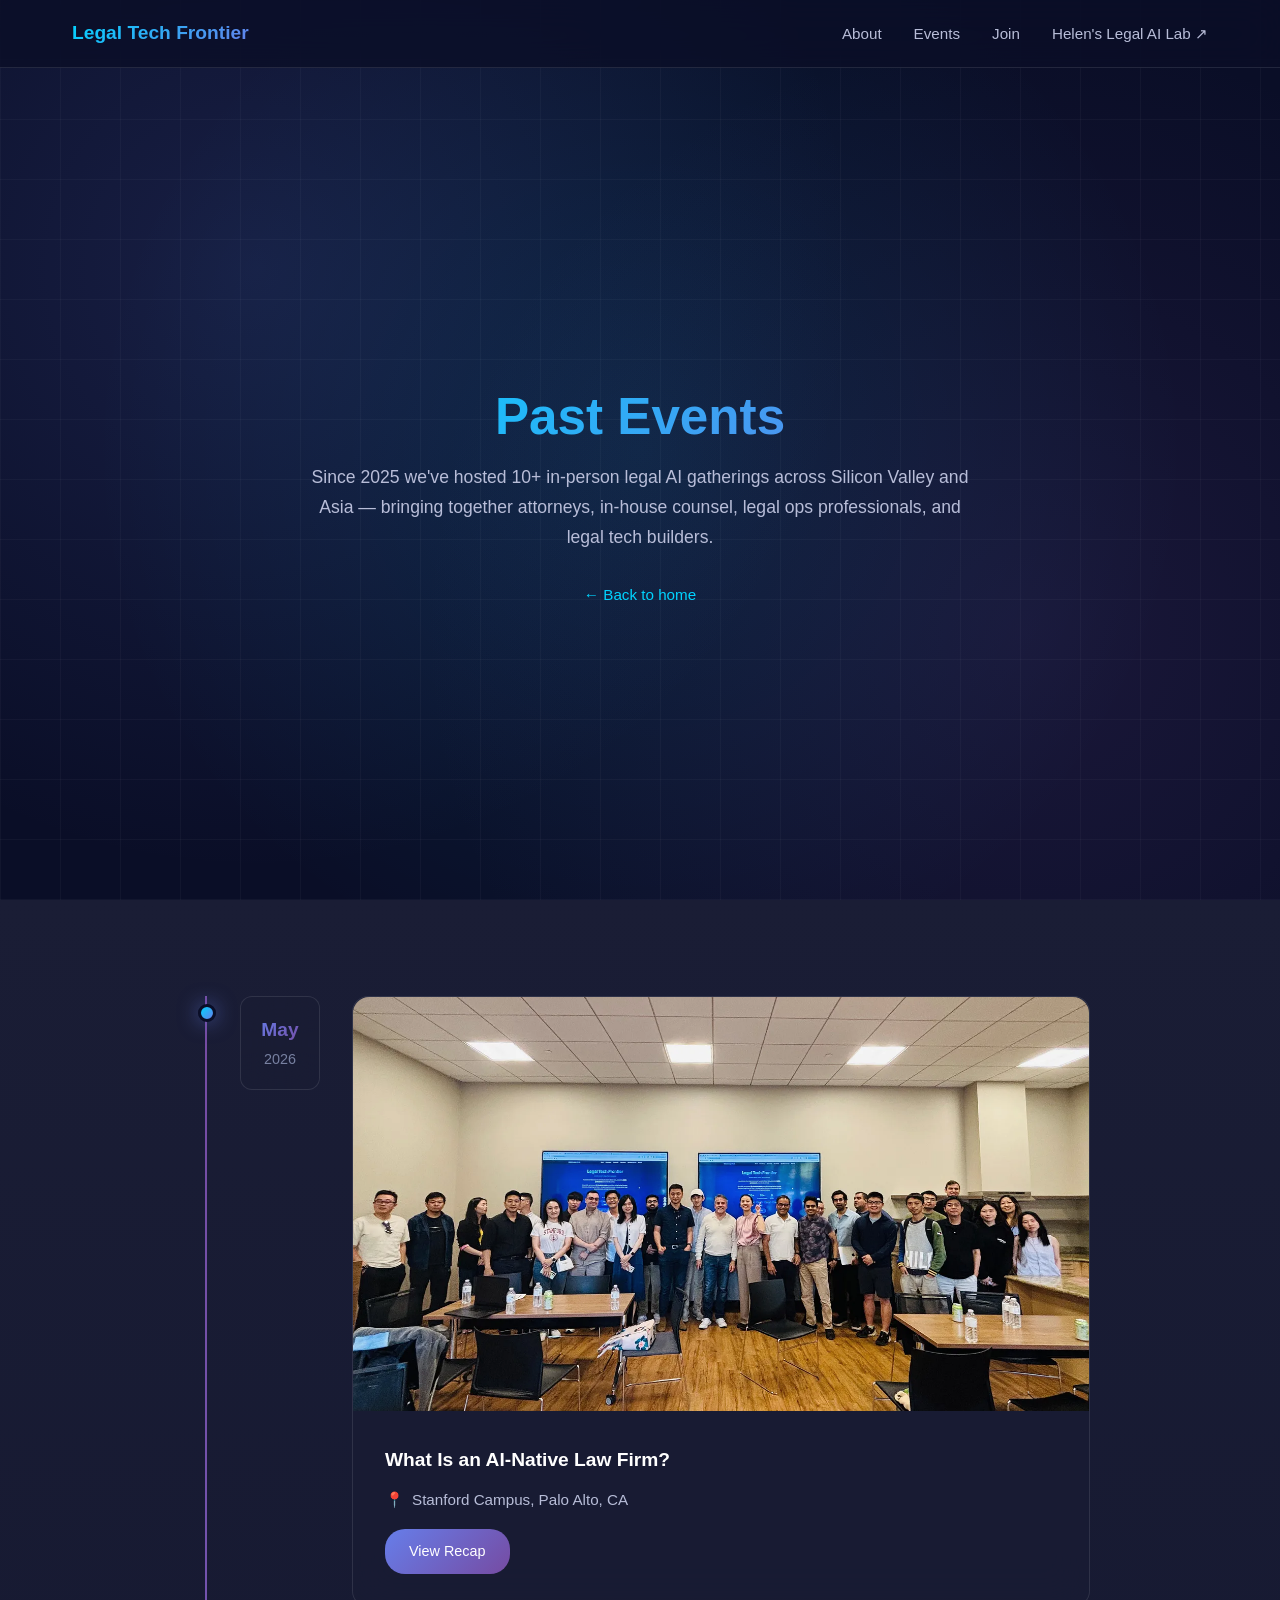
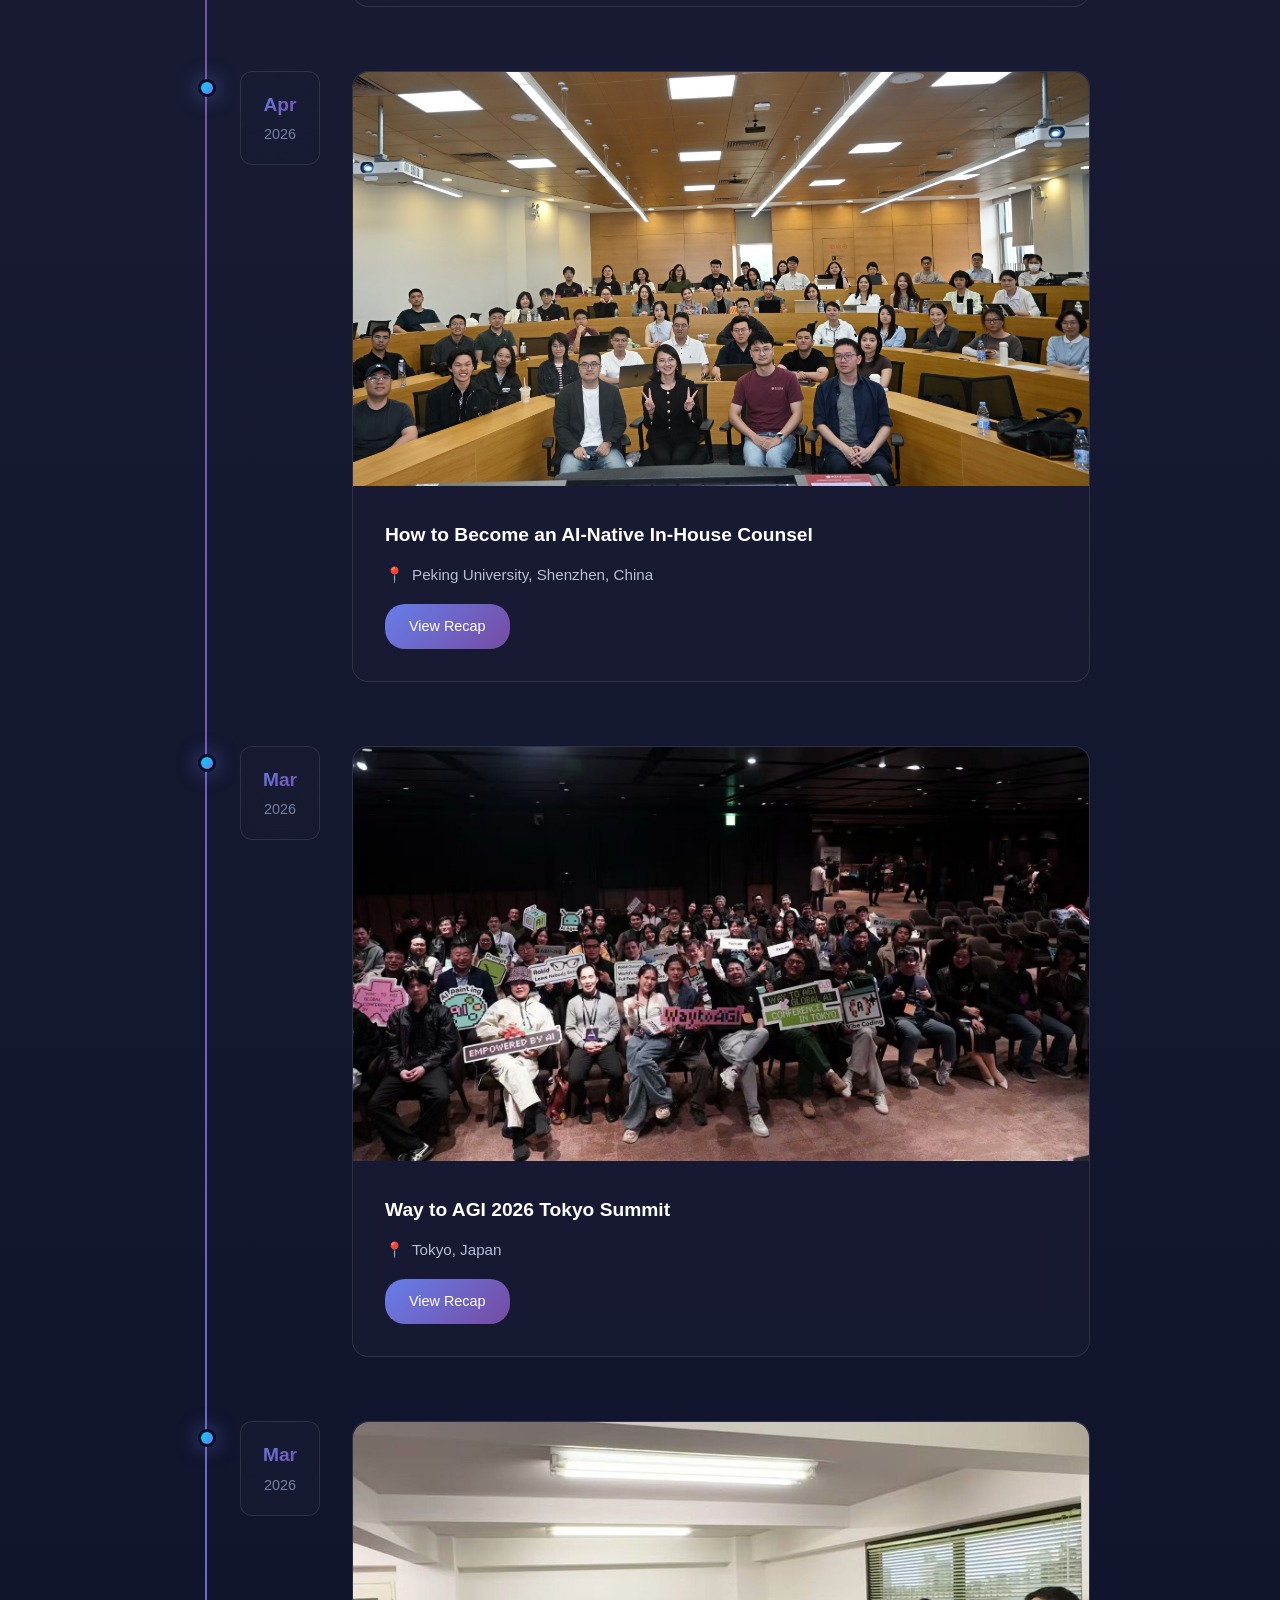
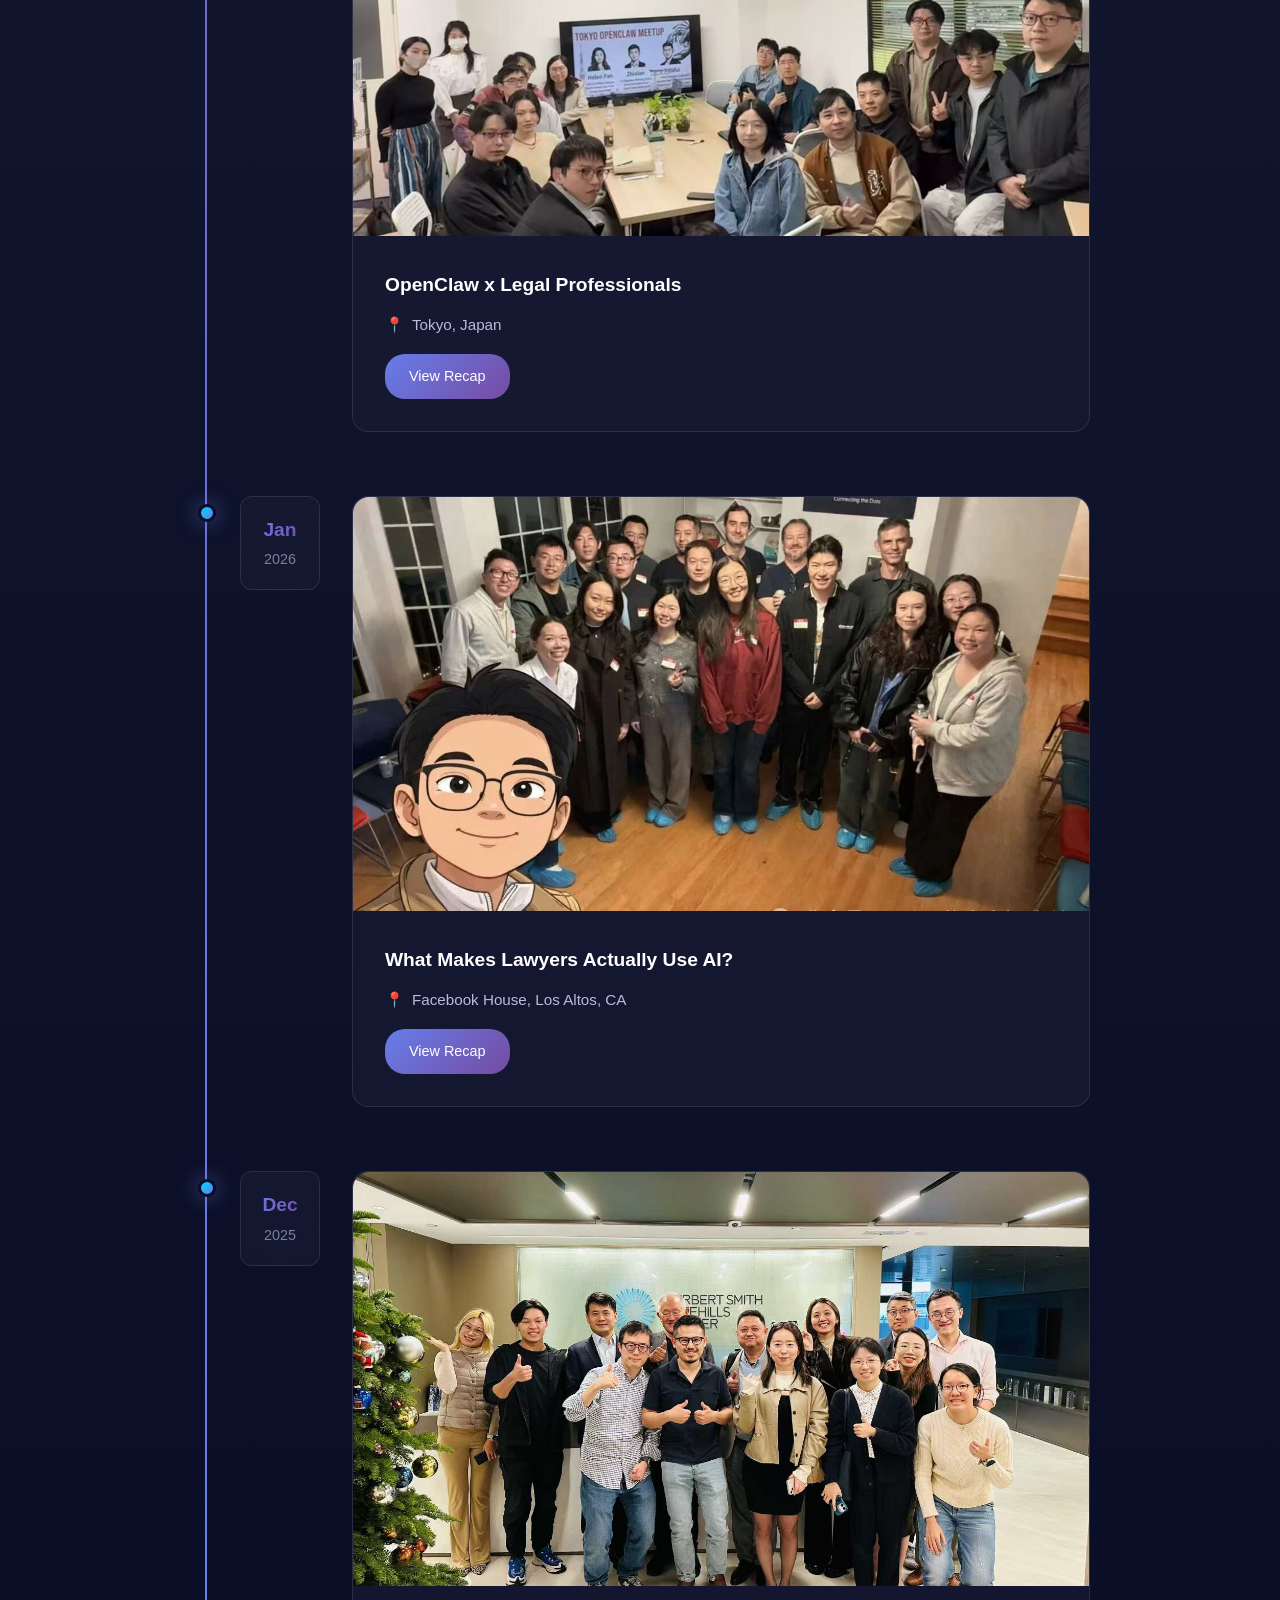
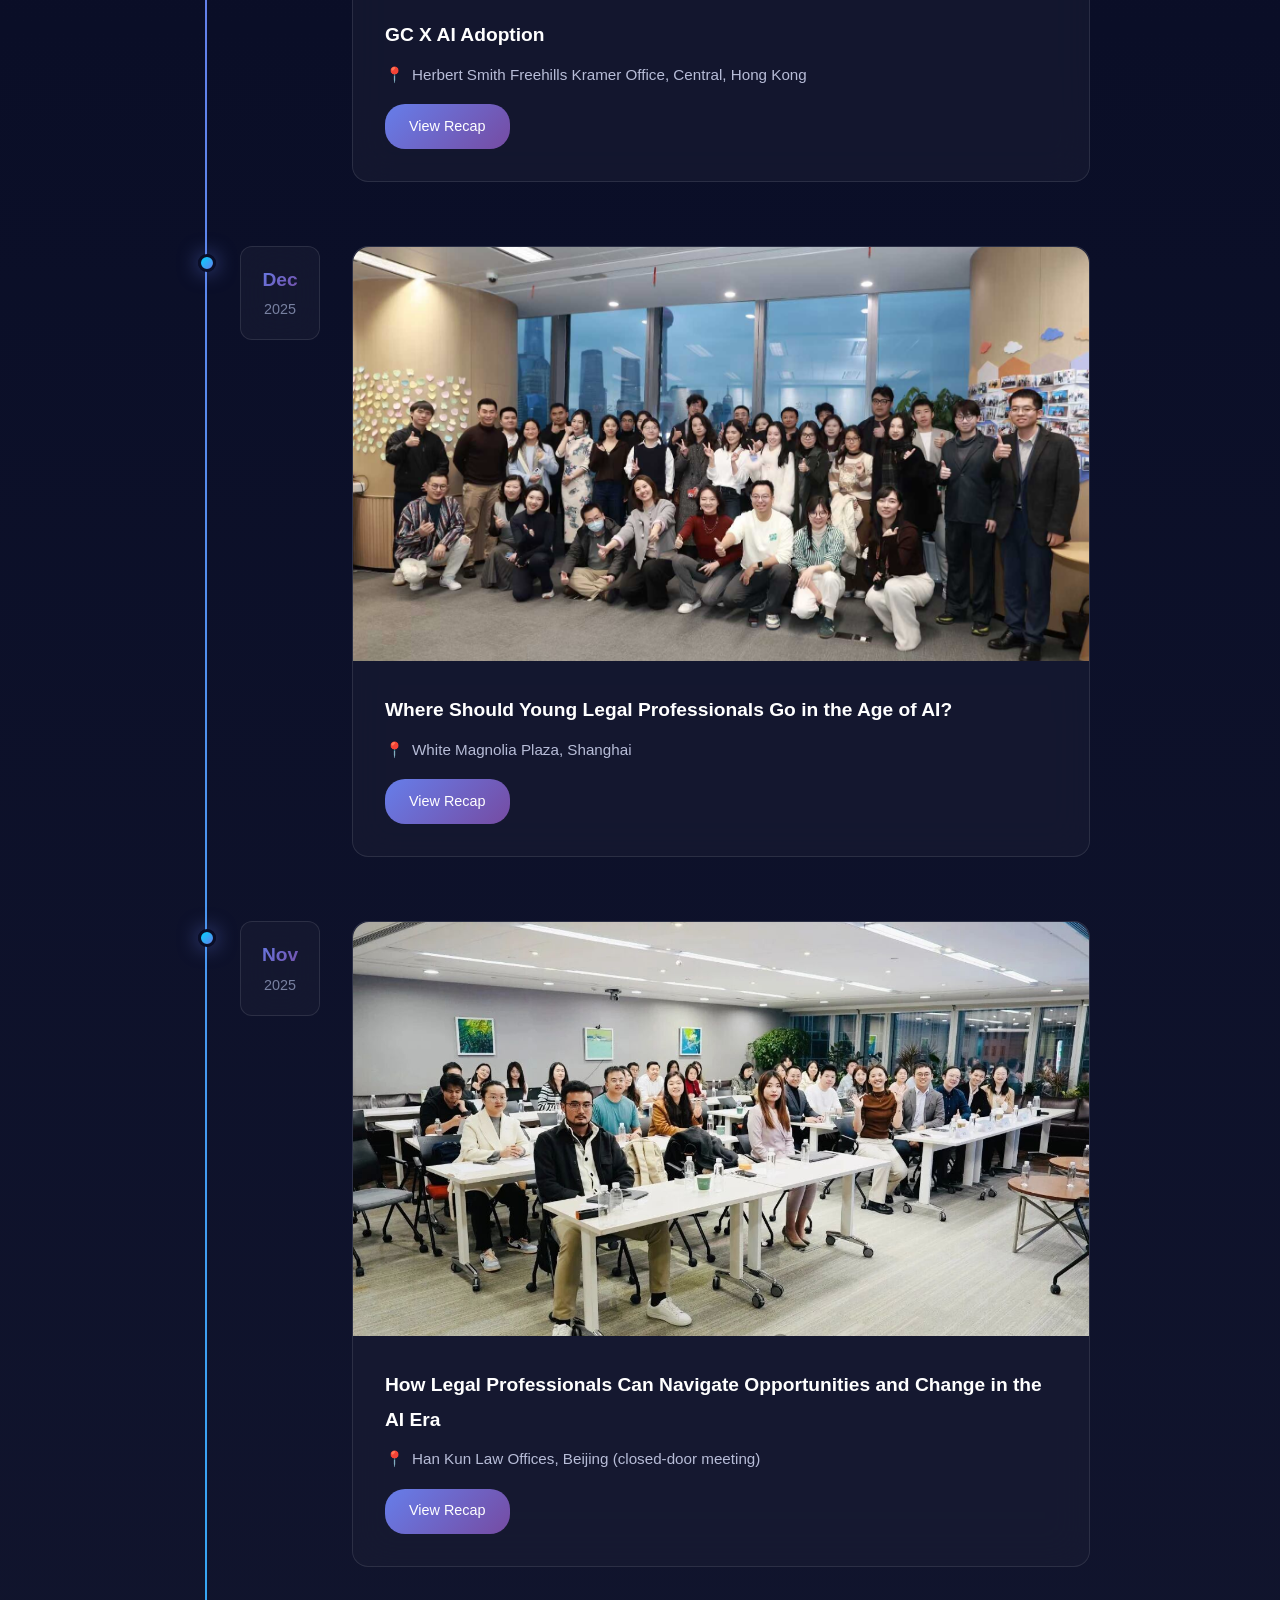
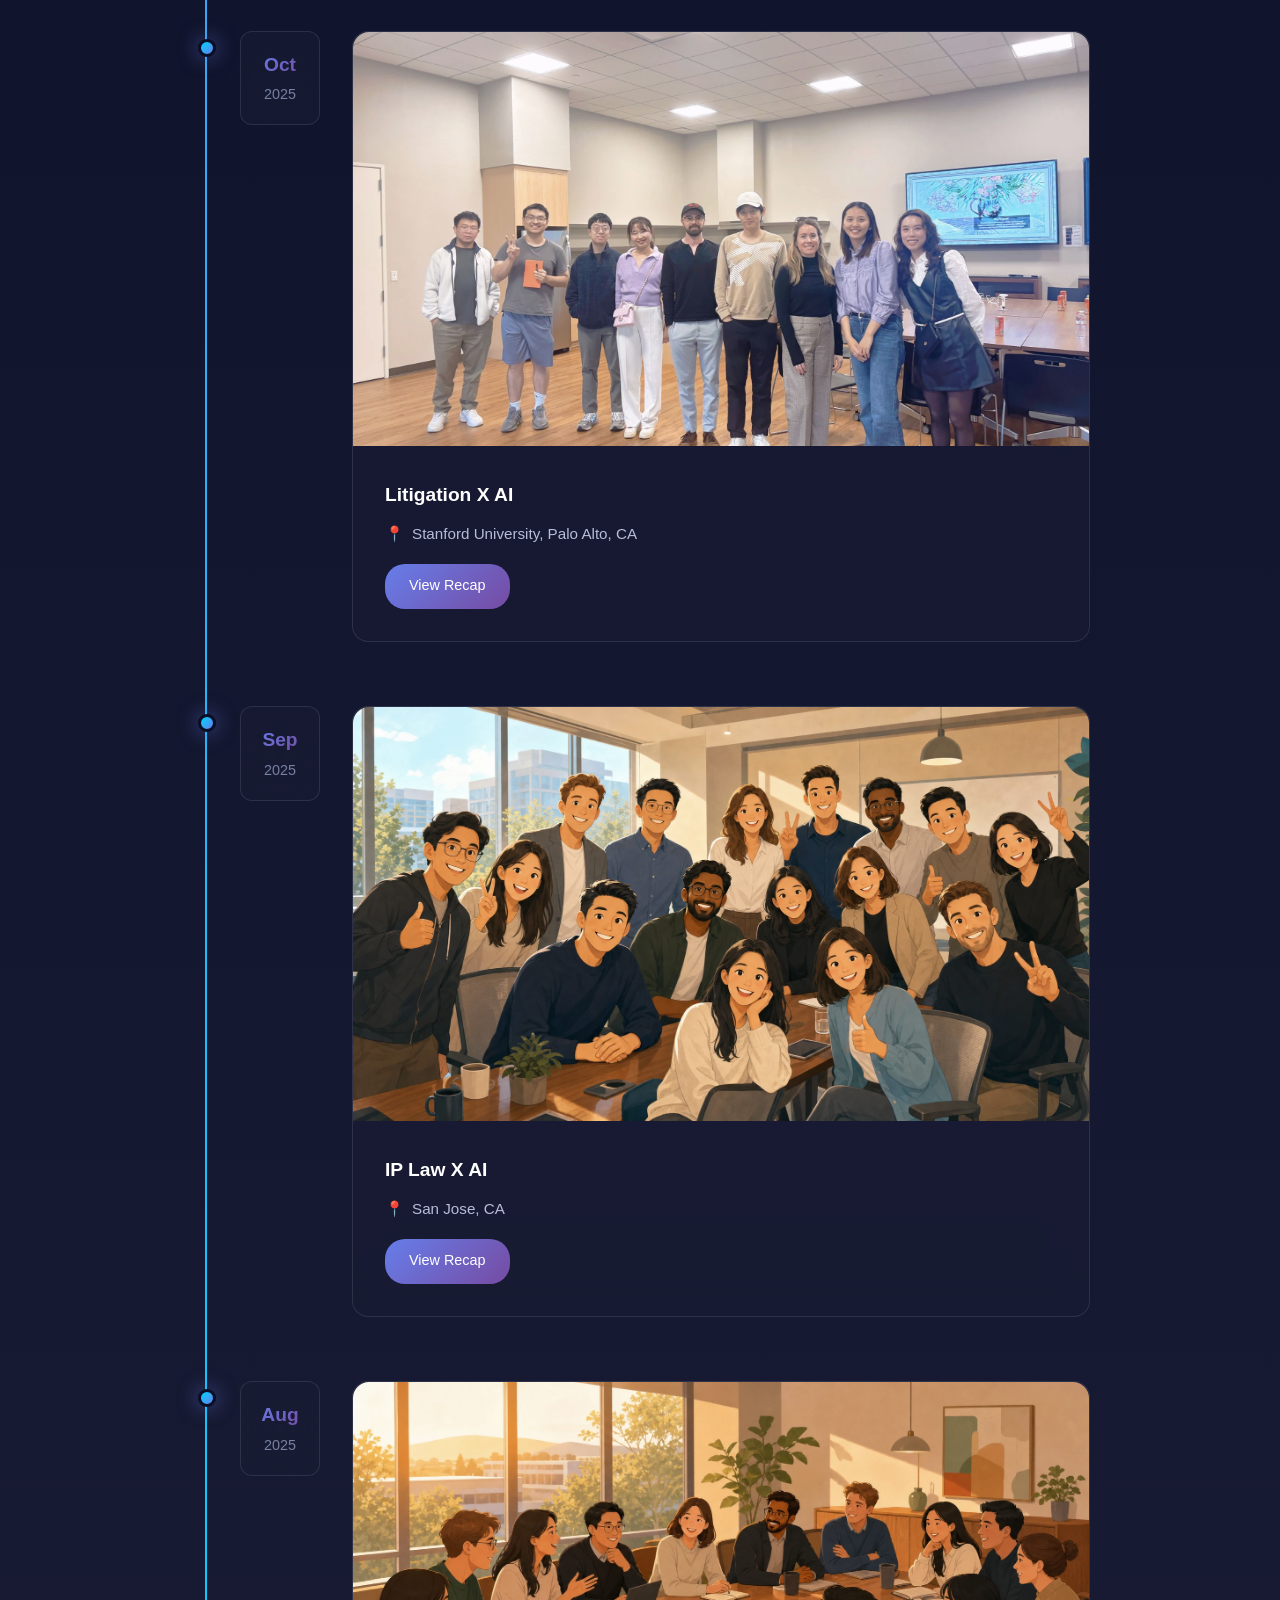
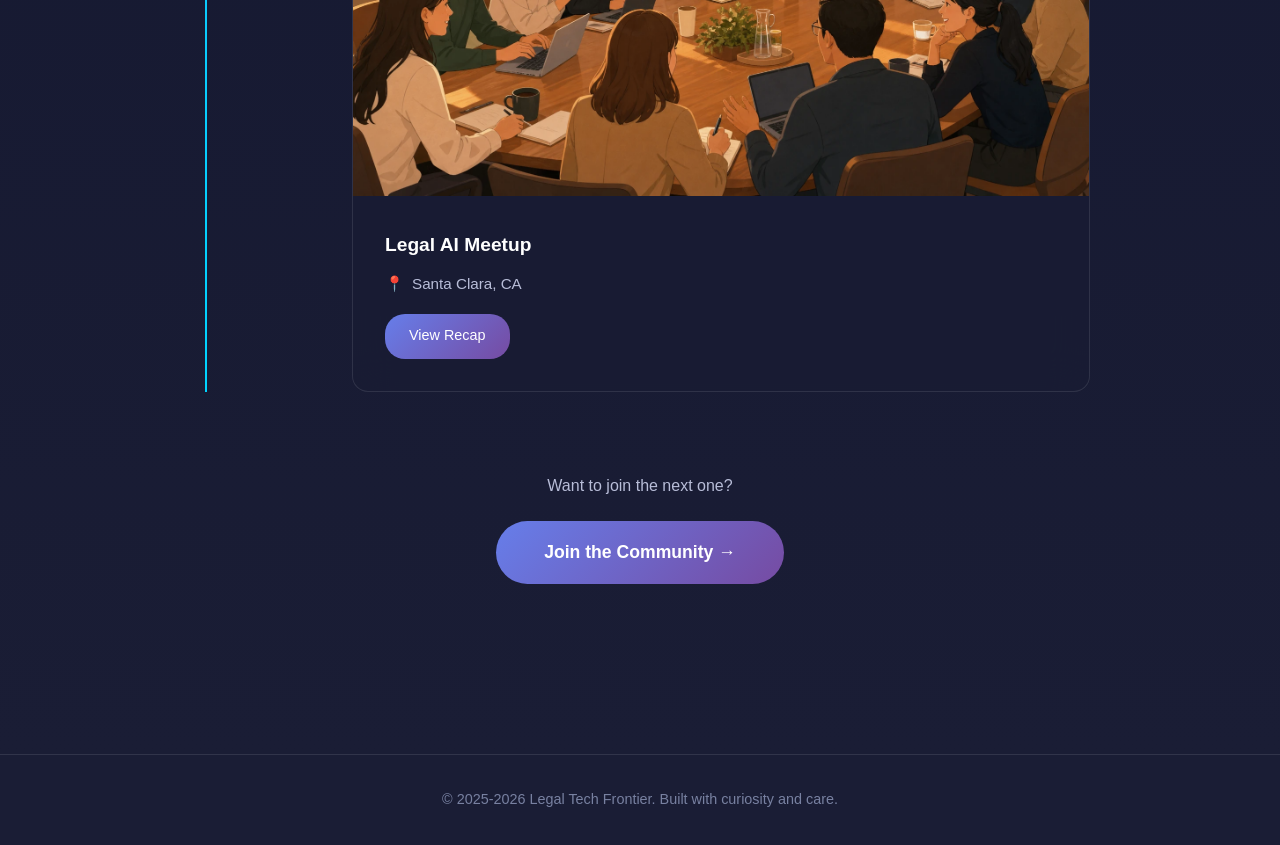
==== events/index.html @ 8deb9317 "Restructure homepage (Hero+About, Upcoming Event) and add /events/ archive - Hero: compact with 'Upc" ====
<!DOCTYPE html>
<html lang="en">
<head>
    <meta charset="UTF-8">
    <meta name="viewport" content="width=device-width, initial-scale=1.0">
    <title>Past Events — Legal Tech Frontier</title>

    <!-- Open Graph -->
    <meta property="og:title" content="Past Events | Legal Tech Frontier">
    <meta property="og:description" content="10+ in-person legal AI gatherings hosted across Silicon Valley, Beijing, Shanghai, Shenzhen, Hong Kong, and Tokyo since 2025.">
    <meta property="og:type" content="website">
    <meta property="og:url" content="https://svlegaltechfrontier.com/events/">
    <meta property="og:locale" content="en_US">
    <meta property="og:site_name" content="Legal Tech Frontier">

    <link rel="stylesheet" href="../styles.css">
    <style>
        .events-hero {
            padding-top: 8rem;
            padding-bottom: 2rem;
            text-align: center;
        }
        .events-hero .hero-title {
            font-size: clamp(2rem, 4.5vw, 3.2rem);
            line-height: 1.2;
            margin-bottom: 1rem;
        }
        .events-hero .hero-subtitle {
            color: var(--text-secondary);
            font-size: 1.1rem;
            max-width: 680px;
            margin: 0 auto;
            line-height: 1.7;
        }
        .back-link {
            display: inline-flex;
            align-items: center;
            gap: 0.4rem;
            color: var(--accent-cyan);
            font-size: 0.95rem;
            margin-top: 1.75rem;
            text-decoration: none;
            transition: opacity 0.2s;
        }
        .back-link:hover { opacity: 0.75; }

        /* Event photo banner at top of each timeline card */
        .event-photo {
            display: block;
            width: calc(100% + 2 * var(--spacing-md));
            margin: calc(-1 * var(--spacing-md)) calc(-1 * var(--spacing-md)) var(--spacing-md);
            aspect-ratio: 16 / 9;
            object-fit: cover;
            border-radius: 16px 16px 0 0;
            filter: saturate(0.92);
            transition: filter 0.3s ease, transform 0.3s ease;
        }
        .timeline-content:hover .event-photo { filter: saturate(1); }

        .events-cta { text-align: center; padding: 1rem 0 4rem; }
        .events-cta p { color: var(--text-secondary); margin-bottom: 1.25rem; }
    </style>
</head>
<body>
    <!-- Navigation -->
    <nav class="nav">
        <div class="container">
            <div class="nav-brand">
                <a href="/" style="color: inherit; text-decoration: none;">Legal Tech Frontier</a>
            </div>
            <div class="nav-links">
                <a href="/#about">About</a>
                <a href="/#events">Events</a>
                <a href="/#join">Join</a>
                <a href="https://helenlab.com/">Helen's Legal AI Lab ↗</a>
            </div>
        </div>
    </nav>

    <!-- Hero -->
    <section class="events-hero hero">
        <div class="hero-bg"></div>
        <div class="container" style="position: relative; z-index: 1;">
            <h1 class="hero-title">Past Events</h1>
            <p class="hero-subtitle">
                Since 2025 we've hosted 10+ in-person legal AI gatherings across Silicon Valley and Asia &mdash; bringing together attorneys, in-house counsel, legal ops professionals, and legal tech builders.
            </p>
            <a href="/#events" class="back-link">← Back to home</a>
        </div>
    </section>

    <!-- Past Events Timeline -->
    <section class="events">
        <div class="container">
            <div class="past-events">
<div class="timeline">
                        <div class="timeline-item">
                            <div class="timeline-date">
                                <span class="month">May</span>
                                <span class="year">2026</span>
                            </div>
                            <div class="timeline-content">
                                <img class="event-photo" src="../img/events/11-stanford-ai-native.webp" alt="What Is an AI-Native Law Firm? meetup at Stanford Campus group photo" loading="lazy">
                                <h4>What Is an AI-Native Law Firm?</h4>
                                <p class="location">
                                    <span class="icon">📍</span>
                                    Stanford Campus, Palo Alto, CA
                                </p>
                                <a href="https://helenfan1.substack.com/p/how-silicon-valley-is-defining-ai" class="recap-btn" target="_blank" rel="noopener noreferrer">View Recap</a>
                            </div>
                        </div>
                        <div class="timeline-item">
                            <div class="timeline-date">
                                <span class="month">Apr</span>
                                <span class="year">2026</span>
                            </div>
                            <div class="timeline-content">
                                <img class="event-photo" src="../img/events/01-pku-shenzhen.jpg" alt="How to Become an AI-Native In-House Counsel at PKU Shenzhen lecture hall" loading="lazy">
                                <h4>How to Become an AI-Native In-House Counsel</h4>
                                <p class="location">
                                    <span class="icon">📍</span>
                                    Peking University, Shenzhen, China
                                </p>
                                <a href="https://open.substack.com/pub/helenfan1/p/how-to-become-an-ai-native-in-house" class="recap-btn" target="_blank" rel="noopener noreferrer">View Recap</a>
                            </div>
                        </div>
                        <div class="timeline-item">
                            <div class="timeline-date">
                                <span class="month">Mar</span>
                                <span class="year">2026</span>
                            </div>
                            <div class="timeline-content">
                                <img class="event-photo" src="../img/events/02-tokyo-agi-summit.jpg" alt="Way to AGI 2026 Tokyo Summit group photo" loading="lazy">
                                <h4>Way to AGI 2026 Tokyo Summit</h4>
                                <p class="location">
                                    <span class="icon">📍</span>
                                    Tokyo, Japan
                                </p>
                                <a href="https://helenlegalailab.notion.site/When-Vertical-AI-Gets-Real-36918667622480308eefde3569231ed2" class="recap-btn" target="_blank" rel="noopener noreferrer">View Recap</a>
                            </div>
                        </div>
                        <div class="timeline-item">
                            <div class="timeline-date">
                                <span class="month">Mar</span>
                                <span class="year">2026</span>
                            </div>
                            <div class="timeline-content">
                                <img class="event-photo" src="../img/events/03-tokyo-openclaw.jpg" alt="OpenClaw x Legal Professionals Tokyo meetup group photo" loading="lazy">
                                <h4>OpenClaw x Legal Professionals</h4>
                                <p class="location">
                                    <span class="icon">📍</span>
                                    Tokyo, Japan
                                </p>
                                <a href="https://helenlegalailab.notion.site/What-Can-OpenClaw-Do-for-Us-Tokyo-369186676224807ea6a7d651784a1493" class="recap-btn" target="_blank" rel="noopener noreferrer">View Recap</a>
                            </div>
                        </div>
                        <div class="timeline-item">
                        <div class="timeline-date">
                            <span class="month">Jan</span>
                            <span class="year">2026</span>
                        </div>
                        <div class="timeline-content">
                            <img class="event-photo" src="../img/events/04-fb-house.jpg" alt="What Makes Lawyers Actually Use AI? meetup at Facebook House group photo" loading="lazy">
                            <h4>What Makes Lawyers Actually Use AI?</h4>
                            <p class="location">
                                <span class="icon">📍</span>
                                Facebook House, Los Altos, CA
                            </p>
                            <a href="https://substack.com/home/post/p-188884545" class="recap-btn" target="_blank" rel="noopener noreferrer">View Recap</a>
                        </div>
                    </div>
                    <div class="timeline-item">
                        <div class="timeline-date">
                            <span class="month">Dec</span>
                            <span class="year">2025</span>
                        </div>
                        <div class="timeline-content">
                            <img class="event-photo" src="../img/events/05-hsf-hk.jpg" alt="GC X AI Adoption meetup at HSF Hong Kong group photo" loading="lazy">
                            <h4>GC X AI Adoption</h4>
                            <p class="location">
                                <span class="icon">📍</span>
                                Herbert Smith Freehills Kramer Office, Central, Hong Kong
                            </p>
                            <a href="https://www.linkedin.com/posts/helenfanlegalai_sv-legal-tech-frontier-community-gc-ai-activity-7410304744017027072-u8tE?utm_source=share&utm_medium=member_desktop&rcm=ACoAAB69MUUBZrW0stD7-0NXIzsV-eBieLqcTOM" class="recap-btn" target="_blank" rel="noopener noreferrer">View Recap</a>
                        </div>
                    </div>
                    <div class="timeline-item">
                        <div class="timeline-date">
                            <span class="month">Dec</span>
                            <span class="year">2025</span>
                        </div>
                        <div class="timeline-content">
                            <img class="event-photo" src="../img/events/06-shanghai.jpg" alt="Shanghai meetup group photo with Lujiazui skyline" loading="lazy">
                            <h4>Where Should Young Legal Professionals Go in the Age of AI?</h4>
                            <p class="location">
                                <span class="icon">📍</span>
                                White Magnolia Plaza, Shanghai
                            </p>
                            <a href="https://www.linkedin.com/posts/helenfanlegalai_sv-legal-tech-frontier-community-shanghai-activity-7405605624731906048-uYjx?utm_source=share&utm_medium=member_desktop&rcm=ACoAAB69MUUBZrW0stD7-0NXIzsV-eBieLqcTOM" class="recap-btn" target="_blank" rel="noopener noreferrer">View Recap</a>
                        </div>
                    </div>

                    <div class="timeline-item">
                        <div class="timeline-date">
                            <span class="month">Nov</span>
                            <span class="year">2025</span>
                        </div>
                        <div class="timeline-content">
                            <img class="event-photo" src="../img/events/07-hankun-beijing.jpg" alt="Beijing meetup at Han Kun Law Offices group photo" loading="lazy">
                            <h4>How Legal Professionals Can Navigate Opportunities and Change in the AI Era</h4>
                            <p class="location">
                                <span class="icon">📍</span>
                                Han Kun Law Offices, Beijing (closed-door meeting)
                            </p>
                            <a href="https://www.linkedin.com/feed/update/urn:li:activity:7400938648042479616/" class="recap-btn" target="_blank" rel="noopener noreferrer">View Recap</a>
                        </div>
                    </div>

                    <div class="timeline-item">
                        <div class="timeline-date">
                            <span class="month">Oct</span>
                            <span class="year">2025</span>
                        </div>
                        <div class="timeline-content">
                            <img class="event-photo" src="../img/events/08-stanford.webp" alt="Litigation X AI meetup at Stanford group photo" loading="lazy">
                            <h4>Litigation X AI</h4>
                            <p class="location">
                                <span class="icon">📍</span>
                                Stanford University, Palo Alto, CA
                            </p>
                            <a href="https://www.linkedin.com/feed/update/urn:li:activity:7388687602385801217/" class="recap-btn" target="_blank" rel="noopener noreferrer">View Recap</a>
                        </div>
                    </div>

                    <div class="timeline-item">
                        <div class="timeline-date">
                            <span class="month">Sep</span>
                            <span class="year">2025</span>
                        </div>
                        <div class="timeline-content">
                            <img class="event-photo" src="../img/events/09-san-jose.webp" alt="IP Law X AI meetup in San Jose illustration" loading="lazy">
                            <h4>IP Law X AI</h4>
                            <p class="location">
                                <span class="icon">📍</span>
                                San Jose, CA
                            </p>
                            <a href="https://www.linkedin.com/posts/helenfanlegalai_notion-the-connected-workspace-with-site-activity-7375598179901136897-sjKc?utm_source=share&utm_medium=member_desktop&rcm=ACoAAB69MUUBZrW0stD7-0NXIzsV-eBieLqcTOM" class="recap-btn" target="_blank" rel="noopener noreferrer">View Recap</a>
                        </div>
                    </div>

                    <div class="timeline-item">
                        <div class="timeline-date">
                            <span class="month">Aug</span>
                            <span class="year">2025</span>
                        </div>
                        <div class="timeline-content">
                            <img class="event-photo" src="../img/events/10-santa-clara.webp" alt="Santa Clara kickoff meetup illustration" loading="lazy">
                            <h4>Legal AI Meetup</h4>
                            <p class="location">
                                <span class="icon">📍</span>
                                Santa Clara, CA
                            </p>
                            <a href="https://www.linkedin.com/posts/helenfanlegalai_legalai-legaltech-bayarealawyers-activity-7368703129531416579-8rOI" class="recap-btn" target="_blank" rel="noopener noreferrer">View Recap</a>
                        </div>
                    </div>
                </div>
            </div>

            <div class="events-cta">
                <p>Want to join the next one?</p>
                <a href="/#join" class="cta-btn">Join the Community &rarr;</a>
            </div>
        </div>
    </section>

    <!-- Footer -->
    <footer class="footer">
        <div class="container">
            <p>© 2025-2026 Legal Tech Frontier. Built with curiosity and care.</p>
        </div>
    </footer>
</body>
</html>
---- styles.css ----
/* ========================================
   Reset & Base Styles
   ======================================== */

* {
    margin: 0;
    padding: 0;
    box-sizing: border-box;
}

:root {
    /* Color Palette - Dark & Gradient */
    --bg-primary: #0a0e27;
    --bg-secondary: #1a1d35;
    --bg-card: rgba(26, 29, 53, 0.6);

    --gradient-primary: linear-gradient(135deg, #667eea 0%, #764ba2 100%);
    --gradient-secondary: linear-gradient(135deg, #00d4ff 0%, #667eea 100%);
    --gradient-accent: linear-gradient(90deg, #667eea, #764ba2, #00d4ff);

    --text-primary: #ffffff;
    --text-secondary: #b8bdd8;
    --text-muted: #7881a1;

    --accent-purple: #764ba2;
    --accent-blue: #667eea;
    --accent-cyan: #00d4ff;

    /* Spacing */
    --spacing-xs: 0.5rem;
    --spacing-sm: 1rem;
    --spacing-md: 2rem;
    --spacing-lg: 4rem;
    --spacing-xl: 6rem;

    /* Typography */
    --font-primary: -apple-system, BlinkMacSystemFont, "Segoe UI", "Noto Sans SC", "Microsoft YaHei", sans-serif;
    --font-mono: "SF Mono", Monaco, "Cascadia Code", "Roboto Mono", Consolas, monospace;
}

html {
    scroll-behavior: smooth;
}

body {
    font-family: var(--font-primary);
    background: var(--bg-primary);
    color: var(--text-primary);
    line-height: 1.8;
    font-size: 16px;
    overflow-x: hidden;
}

.container {
    max-width: 1200px;
    margin: 0 auto;
    padding: 0 var(--spacing-md);
}


/* ========================================
   Navigation
   ======================================== */

.nav {
    position: fixed;
    top: 0;
    left: 0;
    right: 0;
    z-index: 1000;
    background: rgba(10, 14, 39, 0.8);
    backdrop-filter: blur(20px);
    border-bottom: 1px solid rgba(255, 255, 255, 0.1);
}

.nav .container {
    display: flex;
    justify-content: space-between;
    align-items: center;
    padding-top: var(--spacing-sm);
    padding-bottom: var(--spacing-sm);
}

.nav-brand {
    font-size: 1.2rem;
    font-weight: 600;
    background: var(--gradient-secondary);
    -webkit-background-clip: text;
    -webkit-text-fill-color: transparent;
    background-clip: text;
}

.nav-links {
    display: flex;
    gap: var(--spacing-md);
    align-items: center;
}

.nav-links a {
    color: var(--text-secondary);
    text-decoration: none;
    font-size: 0.95rem;
    transition: color 0.3s ease;
    position: relative;
}

.nav-links a:hover {
    color: var(--text-primary);
}

.nav-links a::after {
    content: '';
    position: absolute;
    bottom: -4px;
    left: 0;
    width: 0;
    height: 2px;
    background: var(--gradient-primary);
    transition: width 0.3s ease;
}

.nav-links a:hover::after {
    width: 100%;
}

/* ========================================
   Hero Section
   ======================================== */

.hero {
    position: relative;
    min-height: 100vh;
    display: flex;
    align-items: center;
    justify-content: center;
    padding: var(--spacing-xl) 0;
    overflow: hidden;
}

.hero-bg {
    position: absolute;
    top: 0;
    left: 0;
    right: 0;
    bottom: 0;
    background: var(--bg-primary);
    background-image:
        radial-gradient(circle at 20% 30%, rgba(102, 126, 234, 0.15) 0%, transparent 50%),
        radial-gradient(circle at 80% 70%, rgba(118, 75, 162, 0.15) 0%, transparent 50%),
        radial-gradient(circle at 50% 50%, rgba(0, 212, 255, 0.1) 0%, transparent 70%);
}

.hero-bg::before {
    content: '';
    position: absolute;
    top: 0;
    left: 0;
    right: 0;
    bottom: 0;
    background-image:
        linear-gradient(90deg, rgba(255,255,255,0.03) 1px, transparent 1px),
        linear-gradient(0deg, rgba(255,255,255,0.03) 1px, transparent 1px);
    background-size: 60px 60px;
    animation: gridMove 20s linear infinite;
}

@keyframes gridMove {
    0% {
        transform: translate(0, 0);
    }
    100% {
        transform: translate(60px, 60px);
    }
}

.hero-content {
    position: relative;
    z-index: 1;
    text-align: center;
    max-width: 900px;
    margin: 0 auto;
}

.hero-logo {
    display: flex;
    justify-content: center;
    margin-bottom: 1.75rem;
    animation: fadeInUp 0.7s ease-out both;
}

.hero-logo img {
    display: block;
    width: 110px;
    height: 110px;
    border-radius: 24px;
    box-shadow:
        0 20px 50px rgba(244, 185, 66, 0.3),
        0 0 0 1px rgba(244, 185, 66, 0.2);
    transition: transform 0.4s cubic-bezier(0.2, 0.8, 0.2, 1);
}

.hero-logo img:hover {
    transform: translateY(-4px) rotate(-3deg);
}

@media (max-width: 640px) {
    .hero-logo img {
        width: 88px;
        height: 88px;
        border-radius: 20px;
    }
    .hero-logo {
        margin-bottom: 1.25rem;
    }
}

.hero-title {
    font-size: clamp(2.5rem, 6vw, 4rem);
    font-weight: 700;
    margin-bottom: var(--spacing-md);
    line-height: 1.2;
    background: var(--gradient-secondary);
    -webkit-background-clip: text;
    -webkit-text-fill-color: transparent;
    background-clip: text;
    animation: fadeInUp 0.8s ease-out;
}

.hero-description {
    font-size: clamp(1rem, 2vw, 1.15rem);
    color: var(--text-secondary);
    animation: fadeInUp 0.8s ease-out 0.2s both;
}

/* Hero CTA — Book a Call with Helen */
.hero-cta {
    margin-top: 2.5rem;
    display: flex;
    justify-content: center;
    animation: fadeInUp 0.8s ease-out 0.4s both;
}

.hero-cta-btn {
    position: relative;
    display: inline-flex;
    align-items: center;
    gap: 0.85rem;
    padding: 1.05rem 1.5rem 1.05rem 1.85rem;
    background: linear-gradient(120deg,
        #667eea 0%,
        #764ba2 40%,
        #00d4ff 100%);
    background-size: 220% 220%;
    background-position: 0% 50%;
    color: #fff;
    text-decoration: none;
    border-radius: 999px;
    font-size: 1.05rem;
    font-weight: 600;
    letter-spacing: 0.2px;
    box-shadow:
        0 12px 32px rgba(102, 126, 234, 0.45),
        0 0 0 1px rgba(255, 255, 255, 0.08) inset,
        0 1px 0 rgba(255, 255, 255, 0.25) inset;
    transition: transform 0.35s cubic-bezier(.2,.8,.2,1),
                box-shadow 0.4s ease,
                background-position 0.8s ease;
    overflow: hidden;
    isolation: isolate;
}

.hero-cta-btn::before {
    content: '';
    position: absolute;
    inset: 0;
    background: linear-gradient(120deg,
        transparent 30%,
        rgba(255, 255, 255, 0.35) 50%,
        transparent 70%);
    transform: translateX(-110%);
    transition: transform 0.8s cubic-bezier(.2,.8,.2,1);
    z-index: 0;
    pointer-events: none;
}

.hero-cta-btn > * {
    position: relative;
    z-index: 1;
}

.hero-cta-btn:hover {
    transform: translateY(-3px);
    background-position: 100% 50%;
    box-shadow:
        0 20px 44px rgba(102, 126, 234, 0.55),
        0 0 36px rgba(0, 212, 255, 0.35),
        0 0 0 1px rgba(255, 255, 255, 0.12) inset,
        0 1px 0 rgba(255, 255, 255, 0.35) inset;
}

.hero-cta-btn:hover::before {
    transform: translateX(110%);
}

.hero-cta-icon {
    font-size: 1.1rem;
    line-height: 1;
    filter: drop-shadow(0 1px 2px rgba(0, 0, 0, 0.25));
}

.hero-cta-arrow {
    display: inline-flex;
    align-items: center;
    justify-content: center;
    width: 30px;
    height: 30px;
    border-radius: 50%;
    background: rgba(255, 255, 255, 0.22);
    font-size: 0.95rem;
    line-height: 1;
    transition: transform 0.35s cubic-bezier(.2,.8,.2,1), background 0.3s ease;
}

.hero-cta-btn:hover .hero-cta-arrow {
    transform: translateX(4px);
    background: rgba(255, 255, 255, 0.35);
}

@media (max-width: 640px) {
    .hero-cta {
        margin-top: 2rem;
    }
    .hero-cta-btn {
        padding: 0.95rem 1.25rem 0.95rem 1.5rem;
        font-size: 0.98rem;
        gap: 0.65rem;
    }
    .hero-cta-arrow {
        width: 26px;
        height: 26px;
    }
}

.hero-description p {
    margin-bottom: 0.5rem;
}

.hero-description .highlight {
    color: var(--text-primary);
    font-weight: 600;
    font-size: 1.2em;
    margin-top: var(--spacing-md);
}

@keyframes fadeInUp {
    from {
        opacity: 0;
        transform: translateY(30px);
    }
    to {
        opacity: 1;
        transform: translateY(0);
    }
}

/* ========================================
   Section Styles
   ======================================== */

section {
    padding: var(--spacing-xl) 0;
    position: relative;
}

.section-title {
    font-size: clamp(2rem, 4vw, 3rem);
    font-weight: 700;
    margin-bottom: var(--spacing-lg);
    text-align: center;
    background: var(--gradient-primary);
    -webkit-background-clip: text;
    -webkit-text-fill-color: transparent;
    background-clip: text;
}

.section-content {
    max-width: 800px;
    margin: 0 auto;
}

.section-text {
    font-size: 1.1rem;
    color: var(--text-secondary);
    line-height: 2;
}

.section-text p {
    margin-bottom: 0.5rem;
}

/* Glass Card Effect */
.glass-card {
    background: var(--bg-card);
    backdrop-filter: blur(20px);
    border: 1px solid rgba(255, 255, 255, 0.1);
    border-radius: 24px;
    padding: var(--spacing-lg);
    box-shadow: 0 8px 32px rgba(0, 0, 0, 0.3);
    transition: transform 0.3s ease, box-shadow 0.3s ease;
}

.glass-card:hover {
    transform: translateY(-5px);
    box-shadow: 0 12px 48px rgba(102, 126, 234, 0.2);
}

/* ========================================
   Mission Section
   ======================================== */

.mission {
    background: linear-gradient(180deg, var(--bg-primary) 0%, var(--bg-secondary) 100%);
}

/* ========================================
   Explore the Lab Section
   ======================================== */

.explore-lab {
    background:
        radial-gradient(ellipse 70% 50% at 15% 5%, rgba(0, 212, 255, 0.08) 0%, transparent 55%),
        radial-gradient(ellipse 70% 50% at 85% 95%, rgba(167, 139, 250, 0.08) 0%, transparent 55%),
        linear-gradient(180deg, var(--bg-secondary) 0%, var(--bg-primary) 100%);
    position: relative;
    overflow: hidden;
}

.explore-lab .container {
    position: relative;
    z-index: 1;
}

/* Section header */
.explore-header {
    text-align: center;
    max-width: 720px;
    margin: 0 auto var(--spacing-lg);
}

.explore-kicker {
    display: inline-flex;
    align-items: center;
    gap: 0.55rem;
    padding: 0.45rem 1rem;
    border: 1px solid rgba(255, 255, 255, 0.12);
    border-radius: 999px;
    background: rgba(255, 255, 255, 0.04);
    backdrop-filter: blur(10px);
    color: var(--text-secondary);
    font-size: 0.78rem;
    font-weight: 600;
    letter-spacing: 2px;
    text-transform: uppercase;
    margin-bottom: 1.25rem;
}

.explore-kicker-dot {
    width: 7px;
    height: 7px;
    border-radius: 50%;
    background: var(--accent-cyan);
    box-shadow: 0 0 12px rgba(0, 212, 255, 0.8);
    animation: pulseDot 2.2s ease-in-out infinite;
}

@keyframes pulseDot {
    0%, 100% { opacity: 1; transform: scale(1); }
    50% { opacity: 0.55; transform: scale(0.85); }
}

.explore-title {
    margin-bottom: 0.85rem;
}

.explore-lede {
    color: var(--text-secondary);
    font-size: 1.08rem;
    line-height: 1.7;
    margin: 0 auto;
    max-width: 600px;
}

/* Grid */
.explore-grid {
    display: grid;
    grid-template-columns: repeat(2, 1fr);
    gap: 1.75rem;
    max-width: 1100px;
    margin: 0 auto;
}

/* Card base */
.explore-card {
    --card-accent: #667eea;
    --card-accent-2: #764ba2;
    --card-glow: rgba(102, 126, 234, 0.25);
    --card-wash-1: rgba(102, 126, 234, 0.22);
    --card-wash-2: rgba(118, 75, 162, 0.16);

    position: relative;
    display: flex;
    flex-direction: column;
    padding: 2.25rem 2.1rem 2rem;
    background:
        radial-gradient(140% 90% at 0% 0%, var(--card-wash-1) 0%, transparent 55%),
        radial-gradient(130% 100% at 100% 100%, var(--card-wash-2) 0%, transparent 55%),
        #161a3a;
    border: 1px solid rgba(255, 255, 255, 0.08);
    border-radius: 20px;
    color: var(--text-primary);
    text-decoration: none;
    overflow: hidden;
    isolation: isolate;
    box-shadow:
        inset 0 1px 0 rgba(255, 255, 255, 0.05),
        0 4px 16px rgba(0, 0, 0, 0.25);
    transition: transform 0.35s cubic-bezier(.2,.7,.2,1), border-color 0.3s ease, box-shadow 0.3s ease;
}

/* Top accent bar */
.explore-card::before {
    content: '';
    position: absolute;
    top: 0;
    left: 0;
    right: 0;
    height: 4px;
    background: linear-gradient(90deg, var(--card-accent), var(--card-accent-2));
    opacity: 0.95;
    box-shadow: 0 0 20px var(--card-glow);
    transition: opacity 0.3s ease, height 0.3s ease, box-shadow 0.3s ease;
    z-index: 1;
}

/* Decorative color blob top-right */
.explore-card::after {
    content: '';
    position: absolute;
    top: -140px;
    right: -90px;
    width: 340px;
    height: 340px;
    border-radius: 50%;
    background: radial-gradient(circle, var(--card-glow) 0%, transparent 65%);
    pointer-events: none;
    z-index: 0;
    opacity: 0.75;
    transition: opacity 0.45s ease, transform 0.45s ease;
}

.explore-card > * {
    position: relative;
    z-index: 2;
}

.explore-card:hover {
    transform: translateY(-6px);
    border-color: var(--card-accent);
    box-shadow:
        inset 0 1px 0 rgba(255, 255, 255, 0.08),
        0 24px 50px -16px var(--card-glow),
        0 12px 24px -14px rgba(0, 0, 0, 0.55);
}

.explore-card:hover::before {
    height: 5px;
    box-shadow: 0 2px 28px var(--card-glow);
}

.explore-card:hover::after {
    opacity: 1;
    transform: scale(1.08);
}

/* Per-card themes */
.explore-card--community {
    --card-accent: #00d4ff;
    --card-accent-2: #667eea;
    --card-glow: rgba(0, 212, 255, 0.32);
    --card-wash-1: rgba(0, 212, 255, 0.22);
    --card-wash-2: rgba(102, 126, 234, 0.18);
}

.explore-card--valuestack {
    --card-accent: #a78bfa;
    --card-accent-2: #764ba2;
    --card-glow: rgba(167, 139, 250, 0.34);
    --card-wash-1: rgba(167, 139, 250, 0.22);
    --card-wash-2: rgba(118, 75, 162, 0.18);
}

.explore-card--openclaw {
    --card-accent: #ff8a65;
    --card-accent-2: #f06292;
    --card-glow: rgba(255, 138, 101, 0.34);
    --card-wash-1: rgba(255, 138, 101, 0.22);
    --card-wash-2: rgba(240, 98, 146, 0.18);
}

.explore-card--podcast {
    --card-accent: #ffd54f;
    --card-accent-2: #ff8a65;
    --card-glow: rgba(255, 213, 79, 0.32);
    --card-wash-1: rgba(255, 213, 79, 0.20);
    --card-wash-2: rgba(255, 138, 101, 0.16);
}

/* Top row: icon badge + eyebrow */
.explore-card-top {
    display: flex;
    align-items: center;
    gap: 1rem;
    margin-bottom: 1.4rem;
}

.explore-card-badge {
    position: relative;
    width: 56px;
    height: 56px;
    flex: 0 0 auto;
    display: grid;
    place-items: center;
    border-radius: 16px;
    background:
        linear-gradient(135deg, rgba(255,255,255,0.06), rgba(255,255,255,0.02)),
        linear-gradient(135deg, var(--card-accent), var(--card-accent-2));
    background-blend-mode: overlay, normal;
    box-shadow:
        inset 0 1px 0 rgba(255,255,255,0.25),
        0 8px 24px -8px var(--card-glow);
    transition: transform 0.5s cubic-bezier(.2,.7,.2,1);
}

.explore-card:hover .explore-card-badge {
    transform: rotate(-6deg) scale(1.06);
}

.explore-card-icon {
    font-size: 1.75rem;
    line-height: 1;
    filter: drop-shadow(0 2px 4px rgba(0,0,0,0.25));
}

.explore-card-eyebrow {
    display: inline-flex;
    align-items: center;
    gap: 0.5rem;
    font-size: 0.72rem;
    color: var(--text-secondary);
    letter-spacing: 2px;
    text-transform: uppercase;
    font-weight: 600;
    margin: 0;
}

.explore-eyebrow-dot {
    width: 6px;
    height: 6px;
    border-radius: 50%;
    background: var(--card-accent);
    box-shadow: 0 0 8px var(--card-glow);
}

/* Title */
.explore-card h3 {
    font-size: 1.6rem;
    font-weight: 700;
    margin-bottom: 0.9rem;
    line-height: 1.25;
    color: var(--text-primary);
    letter-spacing: -0.01em;
}

/* Body */
.explore-card-body {
    color: var(--text-secondary);
    font-size: 0.97rem;
    line-height: 1.7;
    margin-bottom: 1.25rem;
    flex: 1;
}

.explore-card-body strong {
    color: var(--card-accent);
    font-weight: 700;
}

/* Stat chips */
.explore-card-meta {
    display: flex;
    flex-wrap: wrap;
    gap: 0.5rem;
    margin-bottom: 1.4rem;
}

.explore-chip {
    display: inline-flex;
    align-items: center;
    padding: 0.35rem 0.8rem;
    border-radius: 999px;
    border: 1px solid rgba(255, 255, 255, 0.14);
    background: rgba(0, 0, 0, 0.25);
    color: var(--card-accent);
    font-size: 0.78rem;
    font-weight: 700;
    letter-spacing: 0.02em;
    transition: border-color 0.3s ease, color 0.3s ease, background 0.3s ease, transform 0.3s ease, box-shadow 0.3s ease;
}

.explore-card:hover .explore-chip {
    border-color: var(--card-accent);
    background: var(--card-glow);
    color: var(--text-primary);
    transform: translateY(-1px);
    box-shadow: 0 4px 14px var(--card-glow);
}

/* CTA link */
.explore-card-link {
    display: inline-flex;
    align-items: center;
    gap: 0.45rem;
    color: var(--card-accent);
    font-weight: 600;
    font-size: 0.98rem;
    margin-top: auto;
    transition: color 0.3s ease, gap 0.3s ease;
}

.explore-card-arrow {
    display: inline-grid;
    place-items: center;
    width: 22px;
    height: 22px;
    border-radius: 50%;
    background: linear-gradient(135deg, var(--card-accent), var(--card-accent-2));
    color: #fff;
    font-size: 0.8rem;
    line-height: 1;
    transition: transform 0.35s cubic-bezier(.2,.7,.2,1);
    box-shadow: 0 4px 14px -4px var(--card-glow);
}

.explore-card:hover .explore-card-link {
    gap: 0.7rem;
}

.explore-card:hover .explore-card-arrow {
    transform: translateX(4px);
}

@media (max-width: 768px) {
    .explore-grid {
        grid-template-columns: 1fr;
        gap: 1.25rem;
    }
    .explore-card {
        padding: 1.85rem 1.6rem 1.7rem;
    }
    .explore-card h3 {
        font-size: 1.4rem;
    }
    .explore-card-badge {
        width: 50px;
        height: 50px;
    }
    .explore-card-icon {
        font-size: 1.55rem;
    }
    .explore-header {
        margin-bottom: 2.5rem;
    }
}

/* ========================================
   What We Do Section
   ======================================== */

.what-we-do {
    background: var(--bg-secondary);
}

.cards-grid {
    display: grid;
    grid-template-columns: repeat(auto-fit, minmax(280px, 1fr));
    gap: var(--spacing-md);
    margin-top: var(--spacing-lg);
}

.card {
    background: var(--bg-card);
    backdrop-filter: blur(20px);
    border: 1px solid rgba(255, 255, 255, 0.1);
    border-radius: 20px;
    padding: var(--spacing-md);
    transition: all 0.3s ease;
    position: relative;
    overflow: hidden;
}

.card::before {
    content: '';
    position: absolute;
    top: 0;
    left: 0;
    right: 0;
    height: 3px;
    background: var(--gradient-primary);
    transform: scaleX(0);
    transition: transform 0.3s ease;
}

.card:hover::before {
    transform: scaleX(1);
}

.card:hover {
    transform: translateY(-8px);
    border-color: rgba(102, 126, 234, 0.3);
    box-shadow: 0 12px 40px rgba(102, 126, 234, 0.2);
}

.card-icon {
    font-size: 2.5rem;
    margin-bottom: var(--spacing-sm);
}

.card h3 {
    font-size: 1.3rem;
    margin-bottom: var(--spacing-sm);
    color: var(--text-primary);
}

.card p {
    color: var(--text-secondary);
    font-size: 0.95rem;
    line-height: 1.7;
}

/* ========================================
   Videos Section
   ======================================== */

.videos {
    background: linear-gradient(180deg, var(--bg-secondary) 0%, var(--bg-primary) 100%);
    position: relative;
}

.video-carousel {
    position: relative;
    max-width: 1000px;
    margin: 0 auto;
}

.carousel-container {
    position: relative;
    overflow: hidden;
    border-radius: 20px;
    background: var(--bg-card);
    backdrop-filter: blur(20px);
    border: 1px solid rgba(255, 255, 255, 0.1);
    box-shadow: 0 8px 32px rgba(0, 0, 0, 0.3);
}

.carousel-track {
    display: flex;
    transition: transform 1s ease-in-out;
}

.video-item {
    min-width: 100%;
    padding: var(--spacing-md);
    display: flex;
    flex-direction: column;
    align-items: center;
}

.video-wrapper {
    position: relative;
    width: 100%;
    max-width: 800px;
    aspect-ratio: 16 / 9;
    border-radius: 16px;
    overflow: hidden;
    box-shadow: 0 4px 20px rgba(0, 0, 0, 0.3);
}

.video-wrapper iframe {
    width: 100%;
    height: 100%;
    border: none;
}

.video-title {
    margin-top: var(--spacing-md);
    text-align: center;
    color: var(--text-primary);
    font-size: 1.2rem;
    font-weight: 600;
}

.carousel-btn {
    position: absolute;
    top: 50%;
    transform: translateY(-50%);
    width: 50px;
    height: 50px;
    background: var(--bg-card);
    backdrop-filter: blur(20px);
    border: 1px solid rgba(255, 255, 255, 0.2);
    border-radius: 50%;
    color: var(--text-primary);
    cursor: pointer;
    display: flex;
    align-items: center;
    justify-content: center;
    transition: all 0.3s ease;
    z-index: 10;
}

.carousel-btn:hover {
    background: var(--gradient-primary);
    border-color: transparent;
    transform: translateY(-50%) scale(1.1);
    box-shadow: 0 4px 20px rgba(102, 126, 234, 0.4);
}

.carousel-btn.prev-btn {
    left: 20px;
}

.carousel-btn.next-btn {
    right: 20px;
}

.carousel-indicators {
    display: flex;
    justify-content: center;
    gap: 12px;
    margin-top: var(--spacing-md);
}

.indicator {
    width: 12px;
    height: 12px;
    border-radius: 50%;
    background: var(--bg-card);
    border: 2px solid rgba(255, 255, 255, 0.3);
    cursor: pointer;
    transition: all 0.3s ease;
}

.indicator:hover {
    background: rgba(102, 126, 234, 0.5);
    border-color: rgba(102, 126, 234, 0.8);
}

.indicator.active {
    background: var(--gradient-primary);
    border-color: transparent;
    transform: scale(1.2);
}

/* Video CTA Section */
.video-cta {
    text-align: center;
    padding: var(--spacing-sm) 0;
    margin-bottom: var(--spacing-md);
    max-width: 800px;
    margin-left: auto;
    margin-right: auto;
}

.video-cta-title {
    font-size: 1.3rem;
    margin-bottom: var(--spacing-xs);
    background: var(--gradient-primary);
    -webkit-background-clip: text;
    -webkit-text-fill-color: transparent;
    background-clip: text;
    font-weight: 600;
}

.video-cta-desc {
    color: var(--text-secondary);
    font-size: 0.95rem;
    margin-bottom: 0;
    line-height: 1.6;
}

.video-cta-desc a {
    color: var(--accent-cyan);
    text-decoration: none;
    transition: all 0.3s ease;
    display: inline-block;
}

.video-cta-desc a:hover {
    color: var(--accent-blue);
    text-decoration: underline;
}

/* YouTube Channel Section */
.youtube-channel {
    width: 100%;
    max-width: 800px;
    aspect-ratio: 16 / 9;
    border-radius: 16px;
    background: var(--bg-card);
    backdrop-filter: blur(20px);
    border: 1px solid rgba(255, 255, 255, 0.1);
    display: flex;
    align-items: center;
    justify-content: center;
    padding: var(--spacing-lg);
    box-shadow: 0 4px 20px rgba(0, 0, 0, 0.3);
}

.youtube-content {
    text-align: center;
    max-width: 500px;
}

.youtube-content h3 {
    font-size: 1.8rem;
    margin-bottom: var(--spacing-md);
    background: var(--gradient-primary);
    -webkit-background-clip: text;
    -webkit-text-fill-color: transparent;
    background-clip: text;
}

.youtube-content p {
    color: var(--text-secondary);
    font-size: 1.1rem;
    margin-bottom: var(--spacing-lg);
    line-height: 1.6;
}

.youtube-btn {
    display: inline-block;
    padding: 1rem 2.5rem;
    background: var(--gradient-primary);
    color: white;
    text-decoration: none;
    border-radius: 50px;
    font-size: 1.1rem;
    font-weight: 600;
    transition: all 0.3s ease;
    position: relative;
    overflow: hidden;
    z-index: 1;
}

.youtube-btn::before {
    content: '';
    position: absolute;
    top: 50%;
    left: 50%;
    width: 0;
    height: 0;
    border-radius: 50%;
    background: rgba(255, 255, 255, 0.3);
    transform: translate(-50%, -50%);
    transition: width 0.5s ease, height 0.5s ease;
    z-index: 1;
}

.youtube-btn:hover::before {
    width: 300px;
    height: 300px;
}

.youtube-btn:hover {
    transform: translateY(-3px);
    box-shadow: 0 10px 30px rgba(102, 126, 234, 0.5);
}

.youtube-btn span {
    position: relative;
    z-index: 2;
}

/* ========================================
   Events Section
   ======================================== */

.events {
    background: linear-gradient(180deg, var(--bg-secondary) 0%, var(--bg-primary) 50%, var(--bg-secondary) 100%);
    position: relative;
}

/* Upcoming Events */
.upcoming-events {
    margin-bottom: var(--spacing-xl);
}

.event-highlight {
    background: var(--bg-card);
    backdrop-filter: blur(20px);
    border: 2px solid transparent;
    border-image: var(--gradient-primary) 1;
    border-radius: 24px;
    padding: var(--spacing-lg);
    position: relative;
    overflow: hidden;
    transition: all 0.4s ease;
}

.event-highlight::before {
    content: '';
    position: absolute;
    top: 0;
    left: -100%;
    width: 100%;
    height: 100%;
    background: linear-gradient(90deg, transparent, rgba(102, 126, 234, 0.1), transparent);
    transition: left 0.6s ease;
}

.event-highlight:hover::before {
    left: 100%;
}

.event-highlight:hover {
    transform: translateY(-5px);
    box-shadow: 0 20px 60px rgba(102, 126, 234, 0.3);
    border-image: var(--gradient-secondary) 1;
}

.event-badge {
    display: inline-block;
    padding: 0.5rem 1.5rem;
    background: var(--gradient-primary);
    color: white;
    border-radius: 20px;
    font-size: 0.85rem;
    font-weight: 600;
    text-transform: uppercase;
    letter-spacing: 1px;
    margin-bottom: var(--spacing-sm);
    animation: pulse-badge 2s ease-in-out infinite;
}

@keyframes pulse-badge {
    0%, 100% {
        box-shadow: 0 0 20px rgba(102, 126, 234, 0.5);
    }
    50% {
        box-shadow: 0 0 30px rgba(102, 126, 234, 0.8);
    }
}

.event-highlight h3 {
    font-size: clamp(1.5rem, 3vw, 2rem);
    margin-bottom: var(--spacing-md);
    color: var(--text-primary);
}

.event-description {
    color: var(--text-secondary);
    line-height: 1.9;
    margin-bottom: var(--spacing-md);
}

.event-description p {
    margin-bottom: var(--spacing-sm);
}

.event-description strong {
    color: var(--accent-cyan);
    font-weight: 600;
}

.event-details {
    display: flex;
    gap: var(--spacing-lg);
    margin-bottom: var(--spacing-md);
    flex-wrap: wrap;
}

.detail-item {
    display: flex;
    align-items: center;
    gap: var(--spacing-xs);
    color: var(--text-primary);
    font-size: 1.05rem;
}

.detail-item .icon {
    font-size: 1.3rem;
}

.event-cta {
    text-align: center;
    margin-top: var(--spacing-lg);
    padding-top: var(--spacing-md);
    border-top: 1px solid rgba(255, 255, 255, 0.1);
}

.event-cta p {
    color: var(--text-secondary);
    margin-bottom: var(--spacing-sm);
    font-size: 1.05rem;
}

.event-cta .small-text {
    font-size: 0.85rem;
    line-height: 1.2;
    margin: 0rem 0 0rem;
    opacity: 0.8;
    font-style: italic;
}

.cta-btn {
    display: inline-block;
    padding: 1rem 3rem;
    background: var(--gradient-primary);
    color: white;
    text-decoration: none;
    border-radius: 50px;
    font-size: 1.1rem;
    font-weight: 600;
    transition: all 0.3s ease;
    position: relative;
    overflow: hidden;
    z-index: 1;
}

.cta-btn span {
    position: relative;
    z-index: 2;
}

.cta-btn::before {
    content: '';
    position: absolute;
    top: 50%;
    left: 50%;
    width: 0;
    height: 0;
    border-radius: 50%;
    background: rgba(255, 255, 255, 0.3);
    transform: translate(-50%, -50%);
    transition: width 0.5s ease, height 0.5s ease;
    z-index: 1;
}

.cta-btn:hover::before {
    width: 300px;
    height: 300px;
}

.cta-btn:hover {
    transform: translateY(-3px);
    box-shadow: 0 15px 40px rgba(102, 126, 234, 0.5);
}

/* Past Events Timeline */
.past-events {
    max-width: 900px;
    margin: 0 auto;
}

.timeline-title {
    text-align: center;
    font-size: 1.8rem;
    margin-bottom: var(--spacing-lg);
    color: var(--text-primary);
    position: relative;
}

.timeline-title::after {
    content: '';
    display: block;
    width: 60px;
    height: 3px;
    background: var(--gradient-primary);
    margin: var(--spacing-sm) auto 0;
    border-radius: 2px;
}

.timeline {
    position: relative;
    padding-left: 50px;
}

.timeline::before {
    content: '';
    position: absolute;
    left: 15px;
    top: 0;
    bottom: 0;
    width: 2px;
    background: linear-gradient(180deg, var(--accent-purple), var(--accent-blue), var(--accent-cyan));
}

.timeline-item {
    position: relative;
    margin-bottom: var(--spacing-lg);
    display: flex;
    gap: var(--spacing-md);
}

.timeline-item::before {
    content: '';
    position: absolute;
    left: -42px;
    top: 8px;
    width: 12px;
    height: 12px;
    border-radius: 50%;
    background: var(--gradient-secondary);
    border: 3px solid var(--bg-primary);
    box-shadow: 0 0 20px rgba(102, 126, 234, 0.6);
    z-index: 2;
}

.timeline-date {
    display: flex;
    flex-direction: column;
    align-items: center;
    min-width: 80px;
    background: var(--bg-card);
    backdrop-filter: blur(20px);
    border: 1px solid rgba(255, 255, 255, 0.1);
    border-radius: 12px;
    padding: var(--spacing-sm);
    height: fit-content;
}

.timeline-date .month {
    font-size: 1.2rem;
    font-weight: 700;
    background: var(--gradient-primary);
    -webkit-background-clip: text;
    -webkit-text-fill-color: transparent;
    background-clip: text;
}

.timeline-date .year {
    font-size: 0.9rem;
    color: var(--text-muted);
}

.timeline-content {
    flex: 1;
    background: var(--bg-card);
    backdrop-filter: blur(20px);
    border: 1px solid rgba(255, 255, 255, 0.1);
    border-radius: 16px;
    padding: var(--spacing-md);
    transition: all 0.3s ease;
}

.timeline-content:hover {
    transform: translateX(10px);
    border-color: rgba(102, 126, 234, 0.3);
    box-shadow: 0 8px 30px rgba(102, 126, 234, 0.2);
}

.timeline-content h4 {
    font-size: 1.2rem;
    margin-bottom: var(--spacing-xs);
    color: var(--text-primary);
}

.timeline-content .location {
    color: var(--text-secondary);
    font-size: 0.95rem;
    display: flex;
    align-items: center;
    gap: var(--spacing-xs);
}

.timeline-content .location .icon {
    color: var(--accent-cyan);
}

.recap-btn {
    display: inline-block;
    margin-top: var(--spacing-sm);
    padding: 0.6rem 1.5rem;
    background: var(--gradient-primary);
    color: white;
    text-decoration: none;
    border-radius: 20px;
    font-size: 0.9rem;
    font-weight: 500;
    transition: all 0.3s ease;
}

.recap-btn:hover {
    transform: translateY(-2px);
    box-shadow: 0 8px 20px rgba(102, 126, 234, 0.4);
}

/* ========================================
   Why Us Section
   ======================================== */

.why-us {
    background: linear-gradient(180deg, var(--bg-secondary) 0%, var(--bg-primary) 100%);
}

/* ========================================
   About Helen Section
   ======================================== */

.about-helen {
    background: var(--bg-primary);
    position: relative;
    overflow: hidden;
}

.about-helen::before {
    content: '';
    position: absolute;
    top: 50%;
    left: 50%;
    width: 600px;
    height: 600px;
    background: radial-gradient(circle, rgba(118, 75, 162, 0.15) 0%, transparent 70%);
    transform: translate(-50%, -50%);
    pointer-events: none;
}

.about-content {
    display: grid;
    grid-template-columns: 1fr 2fr;
    gap: var(--spacing-lg);
    align-items: center;
    max-width: 1000px;
    margin: 0 auto;
    position: relative;
    z-index: 1;
}

.about-photo {
    position: relative;
    display: flex;
    justify-content: center;
    align-items: center;
}

.about-photo img {
    width: 100%;
    max-width: 320px;
    height: auto;
    border-radius: 20px;
    position: relative;
    z-index: 2;
    box-shadow: 0 20px 60px rgba(0, 0, 0, 0.5);
    transition: transform 0.4s ease, box-shadow 0.4s ease;
}

.about-photo img:hover {
    transform: translateY(-10px) scale(1.02);
    box-shadow: 0 30px 80px rgba(102, 126, 234, 0.4);
}

.photo-glow {
    position: absolute;
    top: 50%;
    left: 50%;
    transform: translate(-50%, -50%);
    width: 100%;
    height: 100%;
    max-width: 320px;
    border-radius: 20px;
    background: var(--gradient-primary);
    opacity: 0.3;
    filter: blur(40px);
    z-index: 1;
    animation: pulse 3s ease-in-out infinite;
}

@keyframes pulse {
    0%, 100% {
        opacity: 0.3;
        transform: translate(-50%, -50%) scale(1);
    }
    50% {
        opacity: 0.5;
        transform: translate(-50%, -50%) scale(1.1);
    }
}

.about-text h3 {
    font-size: 2rem;
    margin-bottom: var(--spacing-xs);
    background: var(--gradient-secondary);
    -webkit-background-clip: text;
    -webkit-text-fill-color: transparent;
    background-clip: text;
}

.about-text .role {
    font-size: 1.1rem;
    color: var(--accent-cyan);
    margin-bottom: var(--spacing-md);
    font-weight: 500;
}

.about-text .bio {
    color: var(--text-secondary);
    line-height: 2;
}

.about-text .bio p {
    margin-bottom: var(--spacing-sm);
    font-size: 1.05rem;
}

.social-links {
    margin-top: var(--spacing-lg);
    padding-top: var(--spacing-lg);
    border-top: 1px solid rgba(255, 255, 255, 0.1);
}

.social-links h4 {
    font-size: 1.3rem;
    margin-bottom: var(--spacing-md);
    color: var(--text-primary);
}

.links-grid {
    display: flex;
    flex-direction: column;
    gap: var(--spacing-sm);
}

.social-link {
    display: flex;
    align-items: center;
    gap: var(--spacing-xs);
    padding: 0.8rem 1.2rem;
    background: var(--bg-card);
    backdrop-filter: blur(20px);
    border: 1px solid rgba(255, 255, 255, 0.1);
    border-radius: 12px;
    color: #ffffff;
    text-decoration: none;
    font-size: 0.95rem;
    transition: all 0.3s ease;
}

.social-link:hover {
    transform: translateY(-3px);
    border-color: rgba(102, 126, 234, 0.5);
    box-shadow: 0 8px 20px rgba(102, 126, 234, 0.2);
    background: rgba(102, 126, 234, 0.1);
    color: #ffffff;
}

.social-link .icon {
    font-size: 1.2rem;
}

/* ========================================
   Subscribe Section
   ======================================== */

.subscribe {
    background: var(--bg-secondary);
    position: relative;
}

.subscribe-content {
    max-width: 800px;
    margin: 0 auto;
    text-align: center;
}

.subscribe-text {
    font-size: 1.1rem;
    color: var(--text-secondary);
    margin: var(--spacing-md) 0;
    line-height: 1.8;
}

.subscribe-text p {
    margin: 0;
}

.subscribe-cta {
    text-align: center;
    margin-top: var(--spacing-lg);
}

/* ========================================
   Join Section
   ======================================== */

.join {
    background: var(--bg-primary);
    position: relative;
    overflow: hidden;
}

.join::before {
    content: '';
    position: absolute;
    top: -50%;
    left: -50%;
    width: 200%;
    height: 200%;
    background: radial-gradient(circle, rgba(102, 126, 234, 0.1) 0%, transparent 70%);
    animation: rotate 30s linear infinite;
}

@keyframes rotate {
    from {
        transform: rotate(0deg);
    }
    to {
        transform: rotate(360deg);
    }
}

.join-content {
    position: relative;
    z-index: 1;
    text-align: center;
    max-width: 700px;
    margin: 0 auto;
}

.join-text {
    font-size: 1.2rem;
    color: var(--text-secondary);
    margin-bottom: var(--spacing-lg);
    line-height: 2;
}

.join-cta {
    display: flex;
    justify-content: center;
    align-items: center;
    margin-top: var(--spacing-md);
}

.contact-links {
    display: flex;
    flex-direction: column;
    gap: var(--spacing-sm);
    align-items: center;
}

.contact-btn {
    display: inline-block;
    padding: 1rem 2rem;
    background: var(--bg-card);
    backdrop-filter: blur(20px);
    border: 1px solid rgba(255, 255, 255, 0.2);
    border-radius: 50px;
    color: var(--text-primary);
    text-decoration: none;
    font-size: 1rem;
    transition: all 0.3s ease;
    position: relative;
    overflow: hidden;
}

.contact-btn::before {
    content: '';
    position: absolute;
    top: 0;
    left: -100%;
    width: 100%;
    height: 100%;
    background: var(--gradient-primary);
    transition: left 0.3s ease;
    z-index: -1;
}

.contact-btn:hover::before {
    left: 0;
}

.contact-btn:hover {
    transform: translateY(-3px);
    box-shadow: 0 10px 30px rgba(102, 126, 234, 0.3);
    border-color: transparent;
}

/* ========================================
   Footer
   ======================================== */

.footer {
    background: var(--bg-secondary);
    padding: var(--spacing-md) 0;
    text-align: center;
    border-top: 1px solid rgba(255, 255, 255, 0.1);
}

.footer p {
    color: var(--text-muted);
    font-size: 0.9rem;
}

/* ========================================
   Responsive Design
   ======================================== */

@media (max-width: 768px) {
    .nav-links {
        gap: var(--spacing-sm);
    }

    .nav-links a {
        font-size: 0.85rem;
    }

    .hero {
        min-height: 90vh;
        padding: var(--spacing-lg) 0;
    }

    .cards-grid {
        grid-template-columns: 1fr;
    }

    section {
        padding: var(--spacing-lg) 0;
    }

    .glass-card {
        padding: var(--spacing-md);
    }

    .section-title {
        margin-bottom: var(--spacing-md);
    }

    .about-content {
        grid-template-columns: 1fr;
        gap: var(--spacing-md);
        text-align: center;
    }

    .about-photo img {
        max-width: 250px;
    }

    .timeline {
        padding-left: 30px;
    }

    .timeline::before {
        left: 8px;
    }

    .timeline-item {
        flex-direction: column;
        gap: var(--spacing-sm);
    }

    .timeline-item::before {
        left: -25px;
        top: 5px;
    }

    .timeline-date {
        width: fit-content;
    }

    .event-details {
        flex-direction: column;
        gap: var(--spacing-sm);
    }
}

@media (max-width: 480px) {
    .nav-brand {
        font-size: 1rem;
    }

    .nav-links a {
        display: none;
    }

    .hero-description {
        font-size: 1rem;
    }

    .contact-links {
        width: 100%;
    }

    .contact-btn {
        width: 100%;
        text-align: center;
    }
}

/* ========================================
   Animations & Effects
   ======================================== */

/* Scroll reveal animation */
.fade-in {
    opacity: 0;
    transform: translateY(30px);
    transition: opacity 0.6s ease, transform 0.6s ease;
}

.fade-in.visible {
    opacity: 1;
    transform: translateY(0);
}

/* Gradient animation */
@keyframes gradientShift {
    0% {
        background-position: 0% 50%;
    }
    50% {
        background-position: 100% 50%;
    }
    100% {
        background-position: 0% 50%;
    }
}

.gradient-text-animated {
    background: var(--gradient-accent);
    background-size: 200% auto;
    -webkit-background-clip: text;
    -webkit-text-fill-color: transparent;
    background-clip: text;
    animation: gradientShift 3s ease infinite;
}
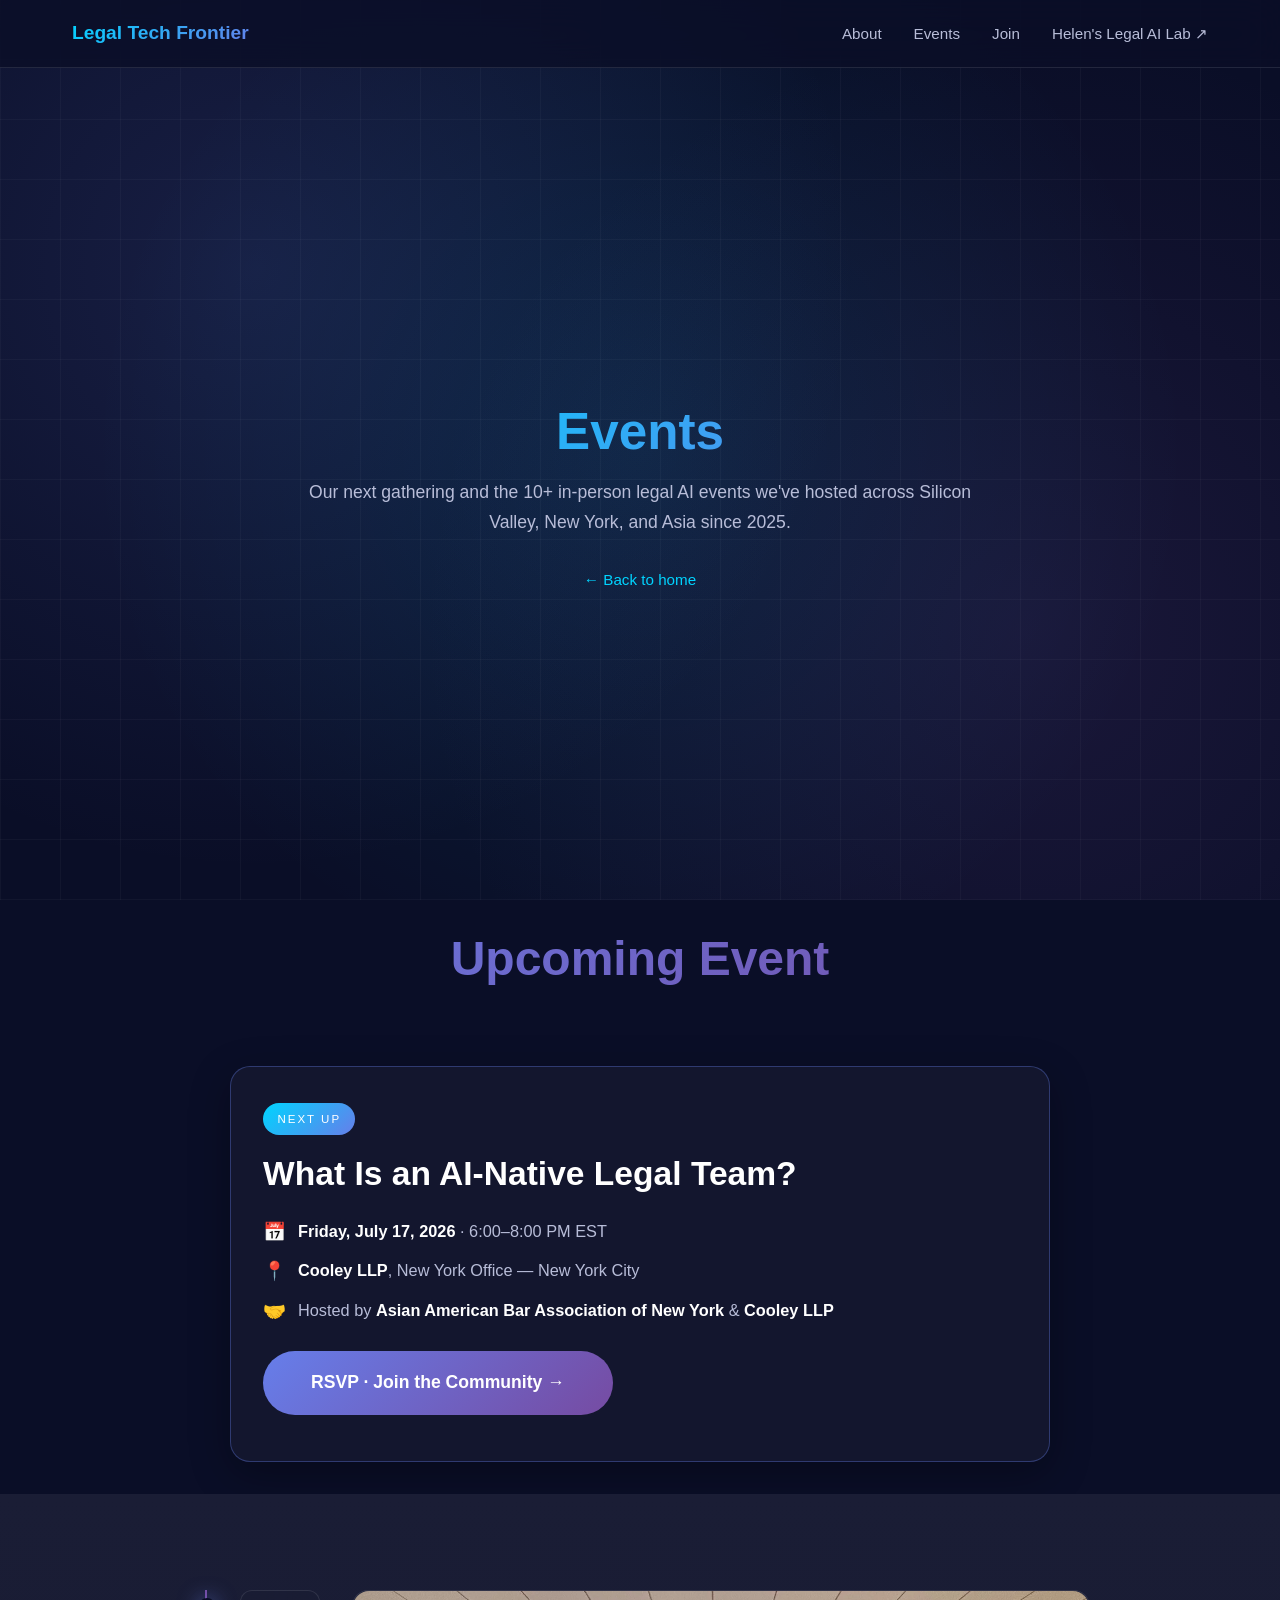
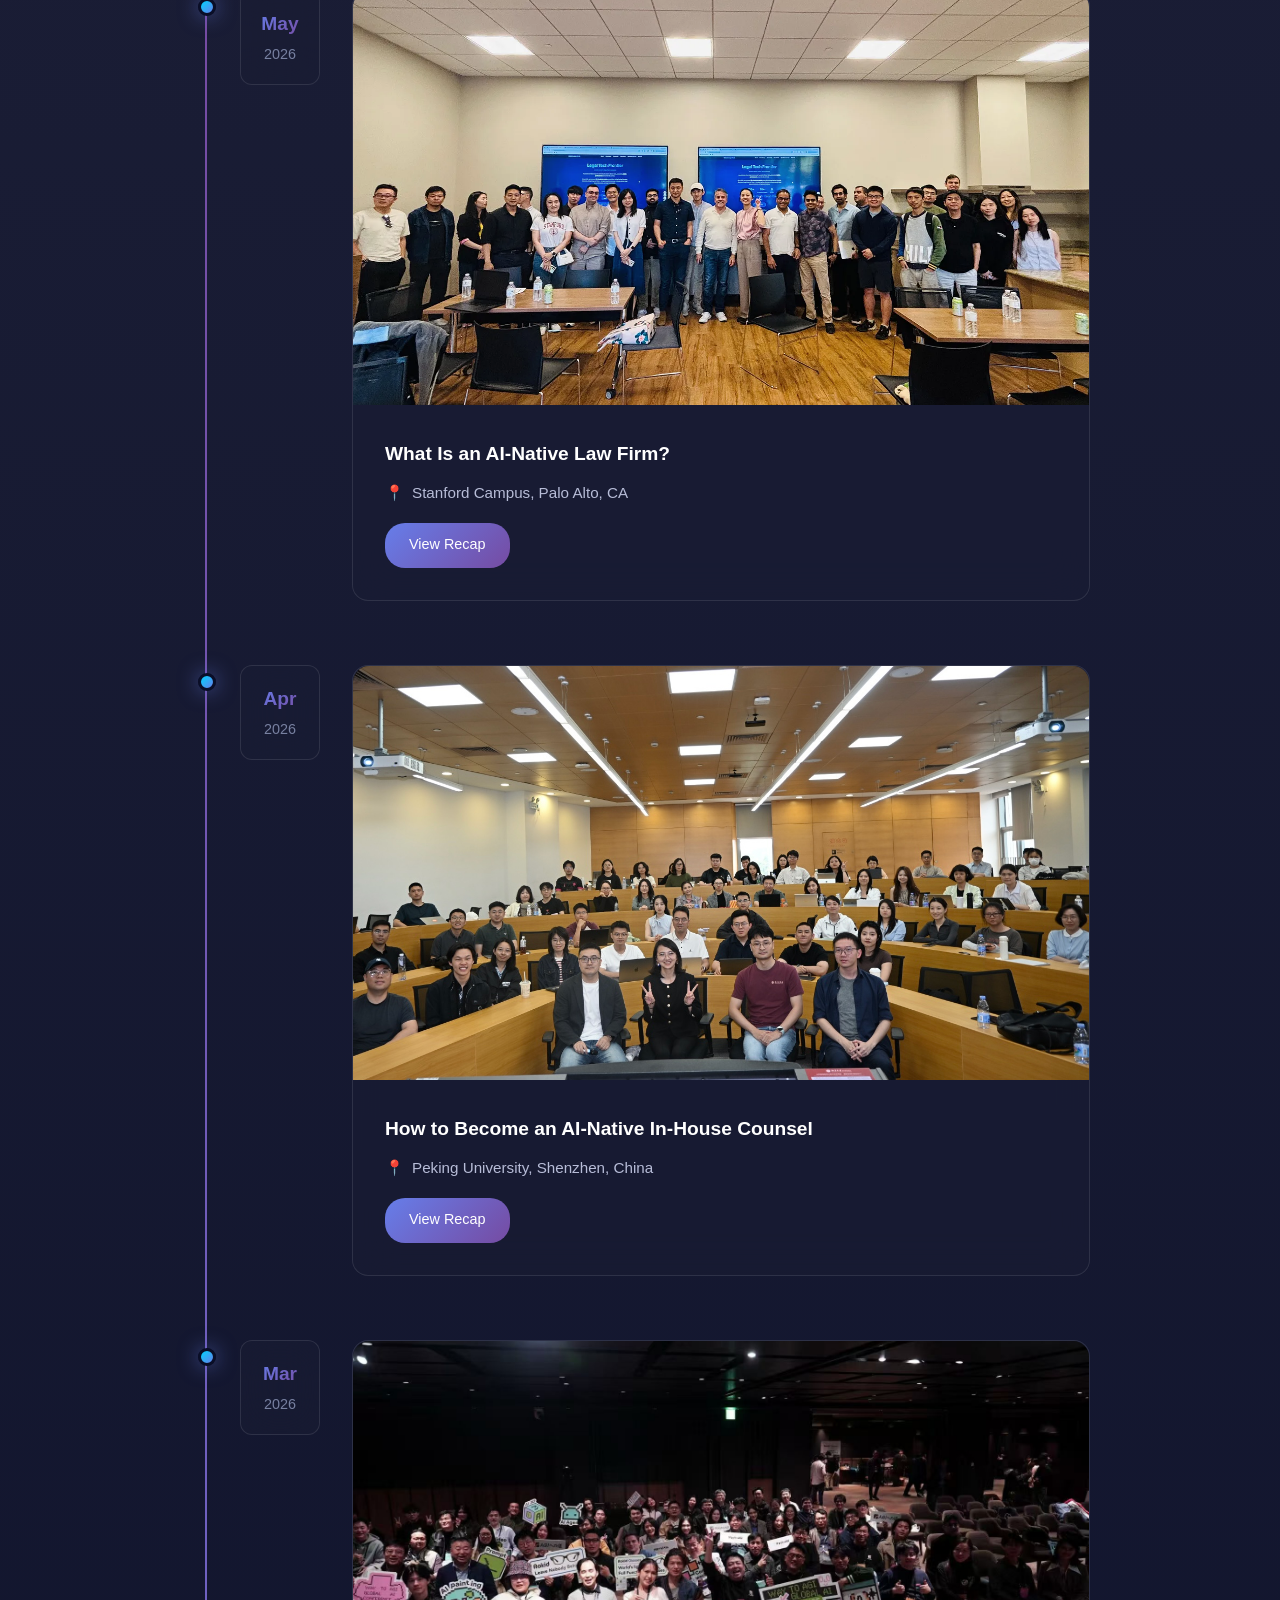
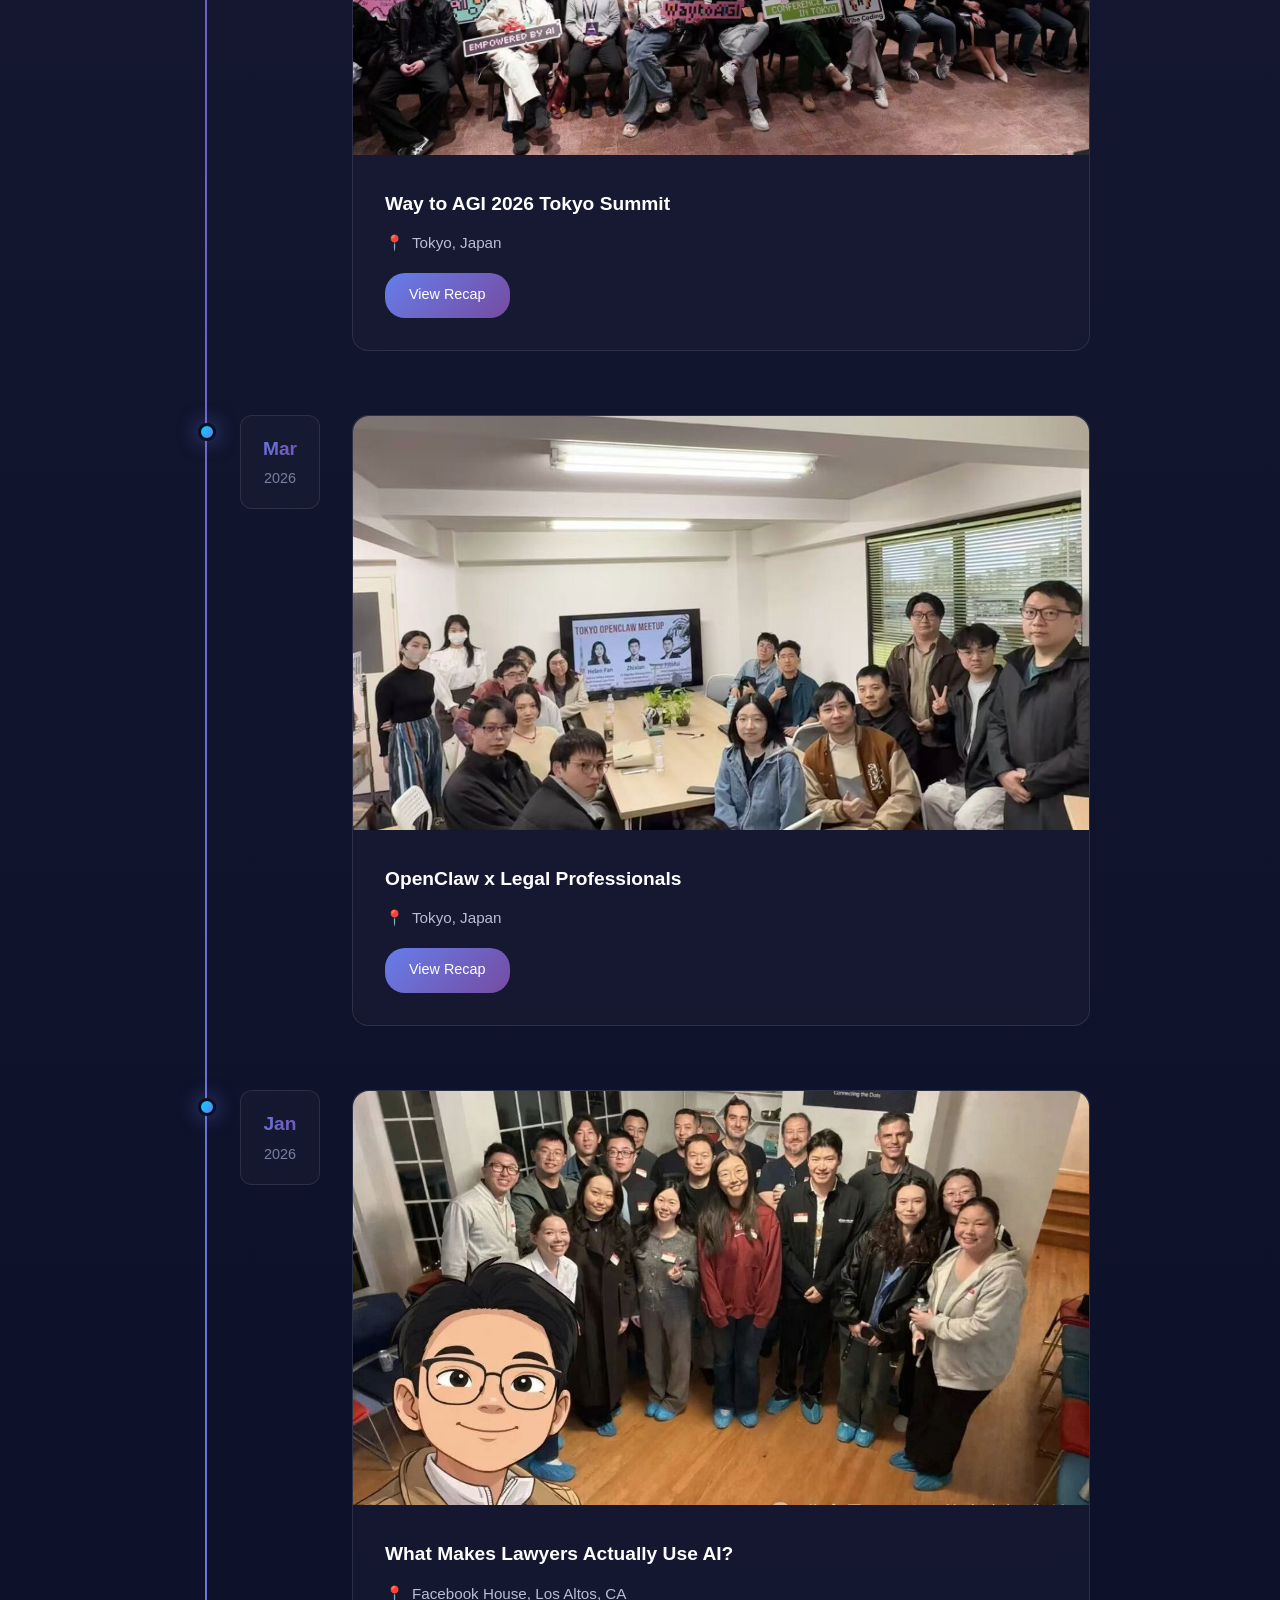
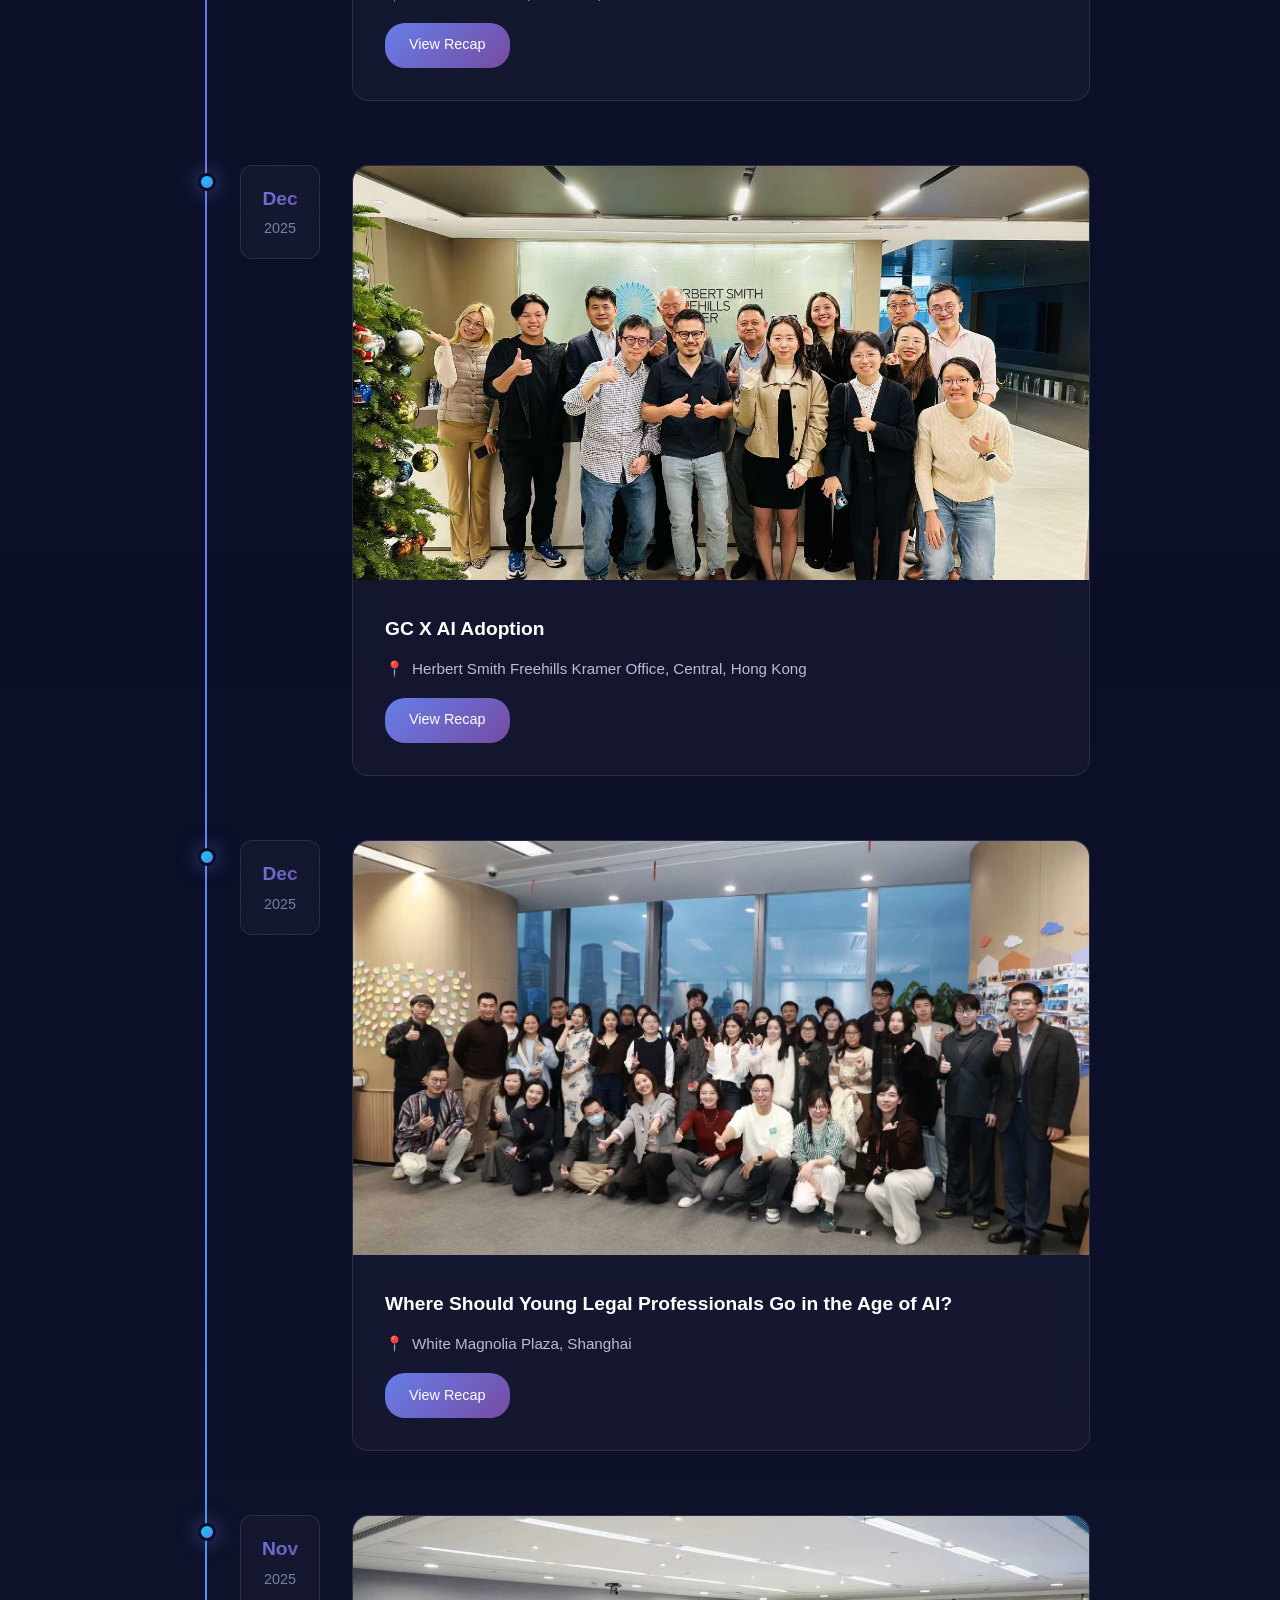
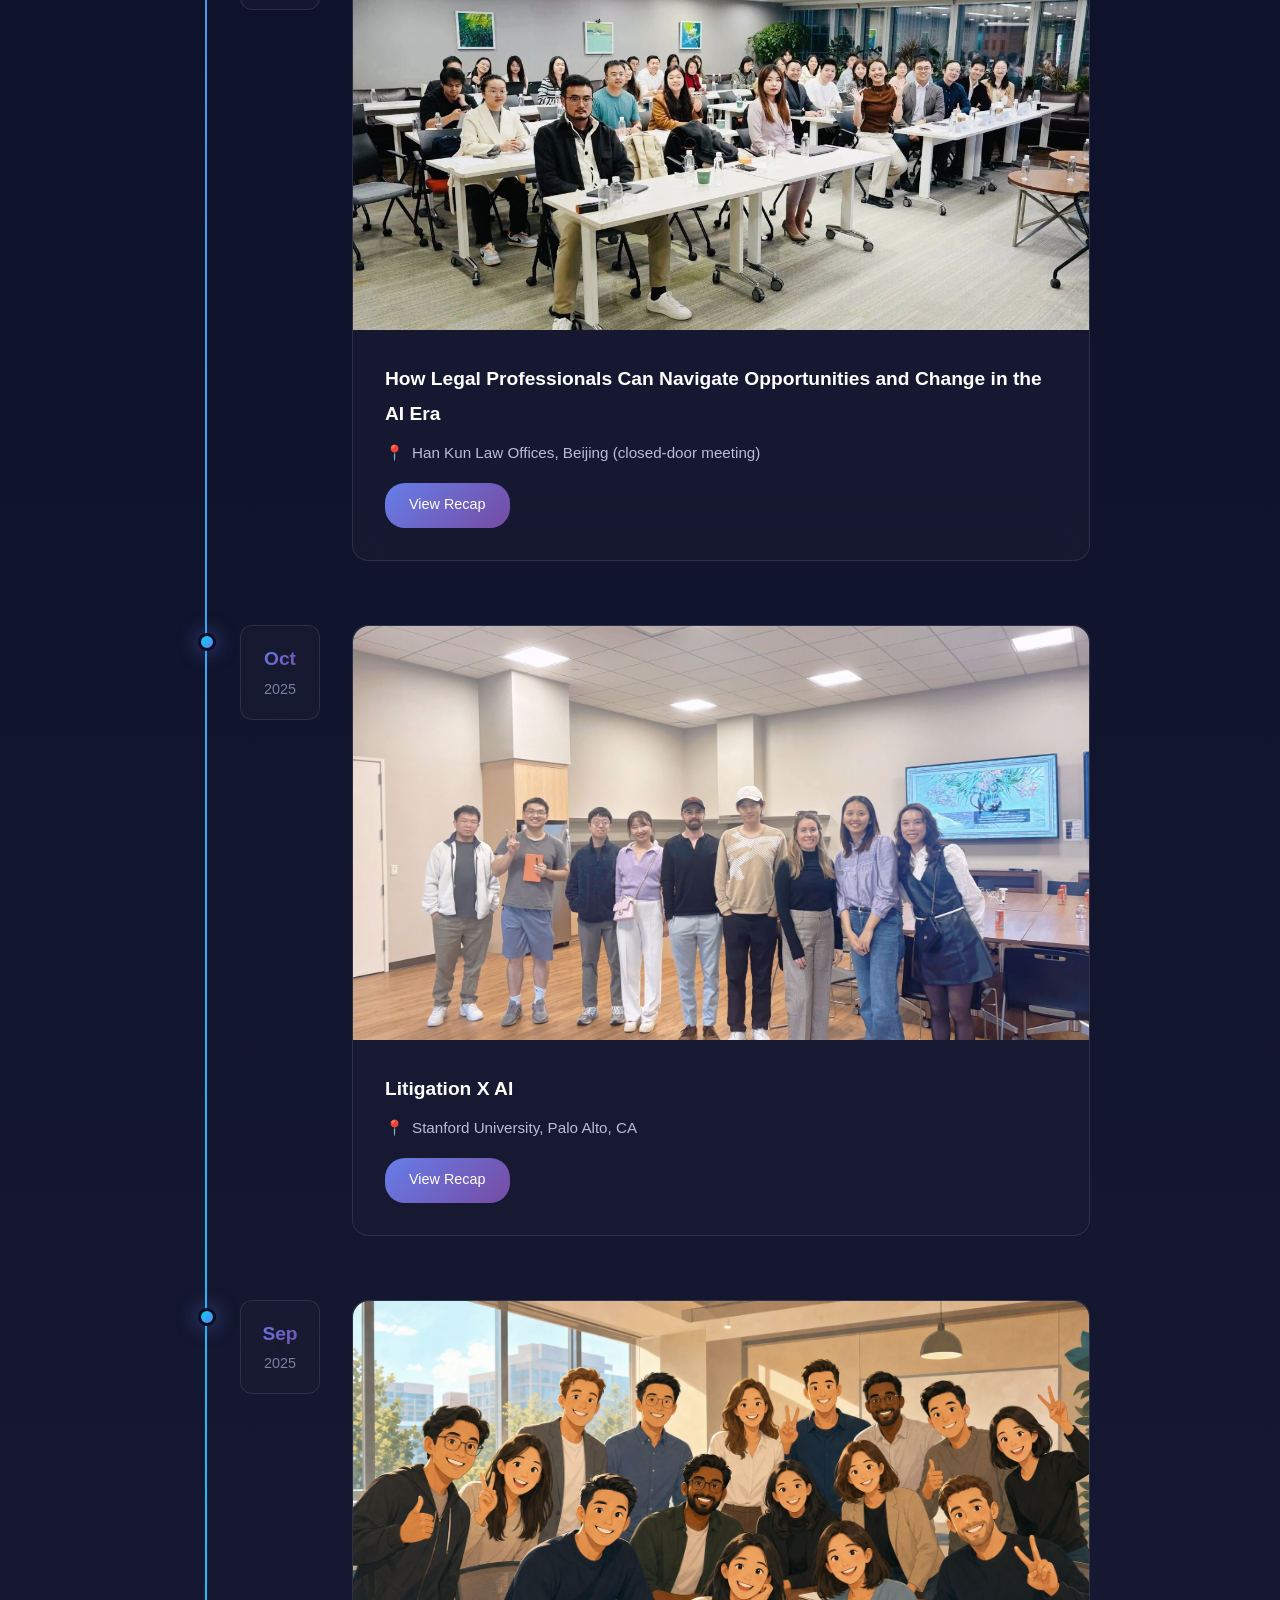
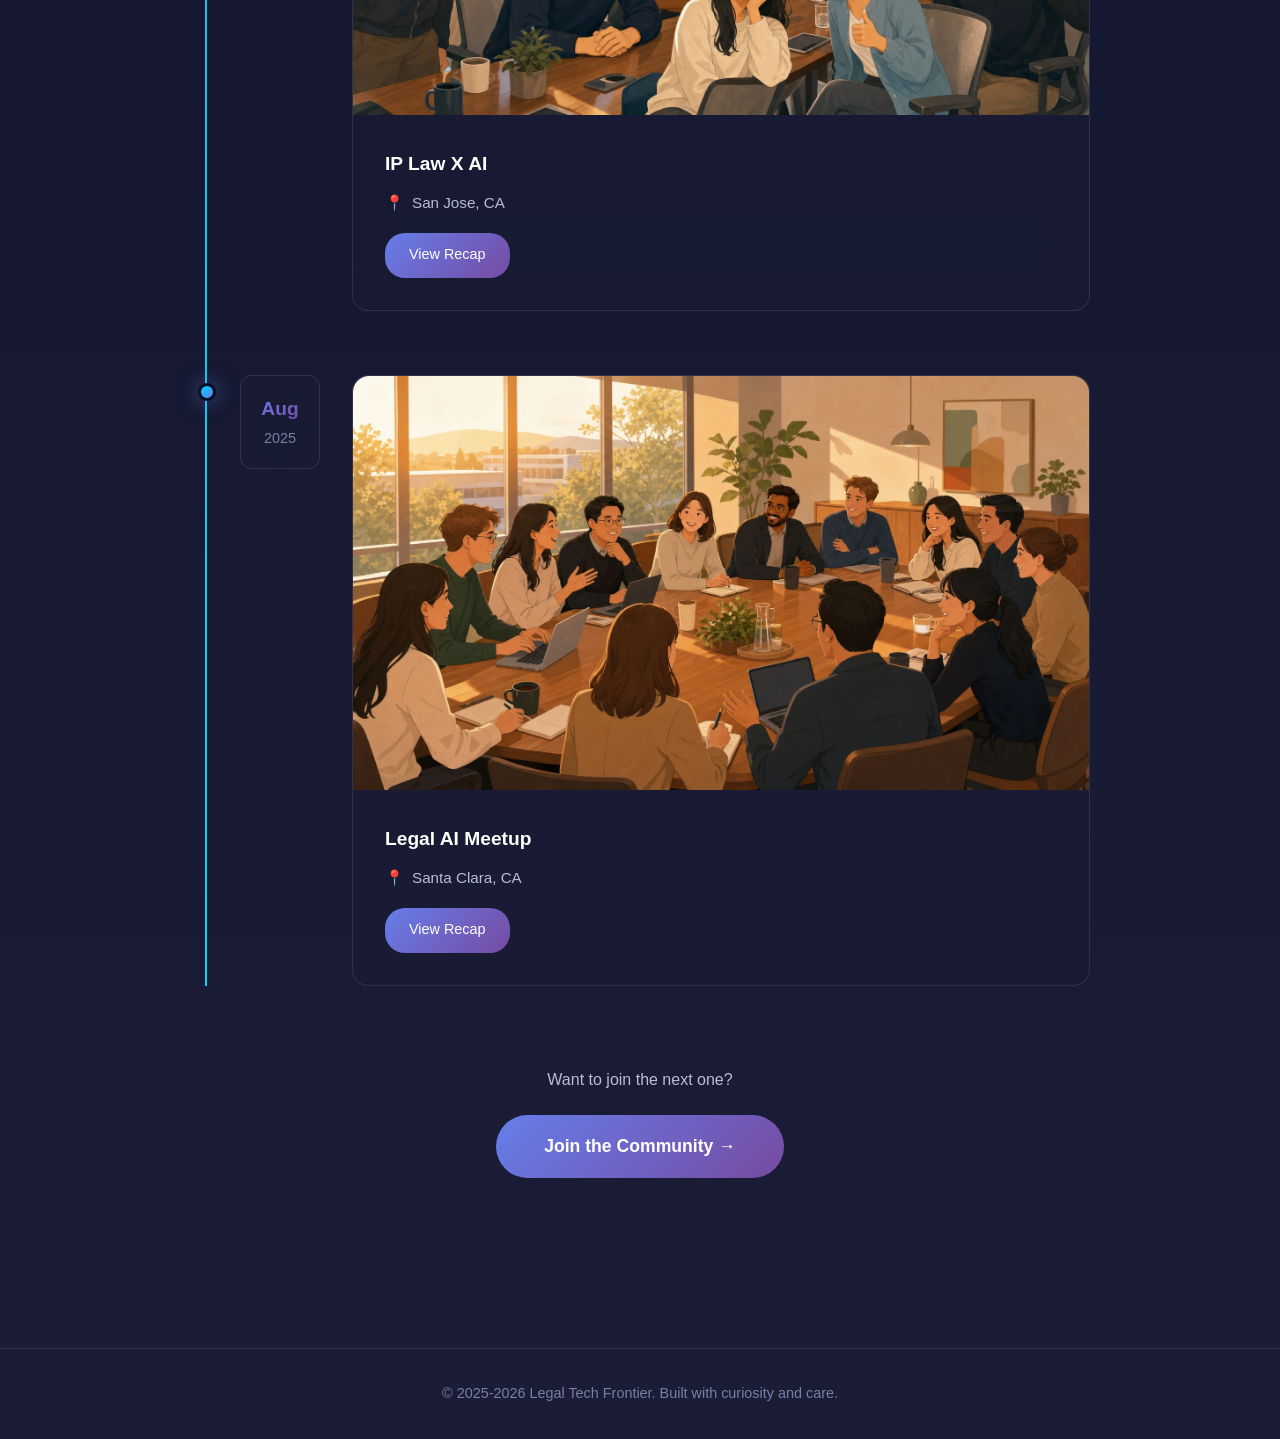
==== commit 55bac43b: "Make /events/ the full events hub (upcoming + past); point Hero & nav to it - /events/ now leads wit" ====
--- a/events/index.html
+++ b/events/index.html
@@ -3,11 +3,11 @@
 <head>
     <meta charset="UTF-8">
     <meta name="viewport" content="width=device-width, initial-scale=1.0">
-    <title>Past Events — Legal Tech Frontier</title>
+    <title>Events — Legal Tech Frontier</title>
 
     <!-- Open Graph -->
-    <meta property="og:title" content="Past Events | Legal Tech Frontier">
-    <meta property="og:description" content="10+ in-person legal AI gatherings hosted across Silicon Valley, Beijing, Shanghai, Shenzhen, Hong Kong, and Tokyo since 2025.">
+    <meta property="og:title" content="Events | Legal Tech Frontier">
+    <meta property="og:description" content="Upcoming and past legal AI gatherings — 10+ in-person events hosted across Silicon Valley, New York, and Asia since 2025.">
     <meta property="og:type" content="website">
     <meta property="og:url" content="https://svlegaltechfrontier.com/events/">
     <meta property="og:locale" content="en_US">
@@ -43,6 +43,42 @@
             transition: opacity 0.2s;
         }
         .back-link:hover { opacity: 0.75; }
+
+        /* Upcoming event featured card */
+        .upcoming { padding: 1rem 0 2rem; }
+        .upcoming-card {
+            max-width: 820px;
+            margin: 1.5rem auto 0;
+            background: var(--bg-card);
+            border: 1px solid rgba(102, 126, 234, 0.35);
+            border-radius: 20px;
+            padding: 2.25rem 2rem;
+            box-shadow: 0 12px 40px rgba(0, 0, 0, 0.3);
+        }
+        .upcoming-badge {
+            display: inline-block;
+            font-size: 0.72rem;
+            letter-spacing: 2px;
+            text-transform: uppercase;
+            color: #fff;
+            background: var(--gradient-secondary);
+            padding: 0.35rem 0.9rem;
+            border-radius: 999px;
+            margin-bottom: 1.1rem;
+        }
+        .upcoming-card h3 {
+            font-size: clamp(1.5rem, 3.5vw, 2.1rem);
+            margin: 0 0 1.5rem;
+            color: var(--text-primary);
+            line-height: 1.25;
+        }
+        .event-meta { display: flex; flex-direction: column; gap: 0.85rem; margin-bottom: 1.75rem; }
+        .event-meta .row {
+            display: flex; gap: 0.75rem; align-items: flex-start;
+            color: var(--text-secondary); font-size: 1.02rem; line-height: 1.5;
+        }
+        .event-meta .row .ico { font-size: 1.15rem; flex-shrink: 0; line-height: 1.4; }
+        .event-meta .row strong { color: var(--text-primary); font-weight: 600; }
 
         /* Event photo banner at top of each timeline card */
         .event-photo {
@@ -70,7 +106,7 @@
             </div>
             <div class="nav-links">
                 <a href="/#about">About</a>
-                <a href="/#events">Events</a>
+                <a href="/events/">Events</a>
                 <a href="/#join">Join</a>
                 <a href="https://helenlab.com/">Helen's Legal AI Lab ↗</a>
             </div>
@@ -81,15 +117,41 @@
     <section class="events-hero hero">
         <div class="hero-bg"></div>
         <div class="container" style="position: relative; z-index: 1;">
-            <h1 class="hero-title">Past Events</h1>
+            <h1 class="hero-title">Events</h1>
             <p class="hero-subtitle">
-                Since 2025 we've hosted 10+ in-person legal AI gatherings across Silicon Valley and Asia &mdash; bringing together attorneys, in-house counsel, legal ops professionals, and legal tech builders.
+                Our next gathering and the 10+ in-person legal AI events we've hosted across Silicon Valley, New York, and Asia since 2025.
             </p>
-            <a href="/#events" class="back-link">← Back to home</a>
+            <a href="/" class="back-link">← Back to home</a>
         </div>
     </section>
 
-    <!-- Past Events Timeline -->
+    <!-- Upcoming Event -->
+    <section id="upcoming" class="upcoming">
+        <div class="container">
+            <h2 class="section-title">Upcoming Event</h2>
+            <div class="upcoming-card">
+                <span class="upcoming-badge">Next Up</span>
+                <h3>What Is an AI-Native Legal Team?</h3>
+                <div class="event-meta">
+                    <div class="row">
+                        <span class="ico">📅</span>
+                        <div><strong>Friday, July 17, 2026</strong> &middot; 6:00&ndash;8:00&nbsp;PM EST</div>
+                    </div>
+                    <div class="row">
+                        <span class="ico">📍</span>
+                        <div><strong>Cooley LLP</strong>, New York Office &mdash; New York City</div>
+                    </div>
+                    <div class="row">
+                        <span class="ico">🤝</span>
+                        <div>Hosted by <strong>Asian American Bar Association of New York</strong> &amp; <strong>Cooley LLP</strong></div>
+                    </div>
+                </div>
+                <a href="/#join" class="cta-btn">RSVP &middot; Join the Community &rarr;</a>
+            </div>
+        </div>
+    </section>
+
+    <!-- Past Events -->
     <section class="events">
         <div class="container">
             <div class="past-events">
